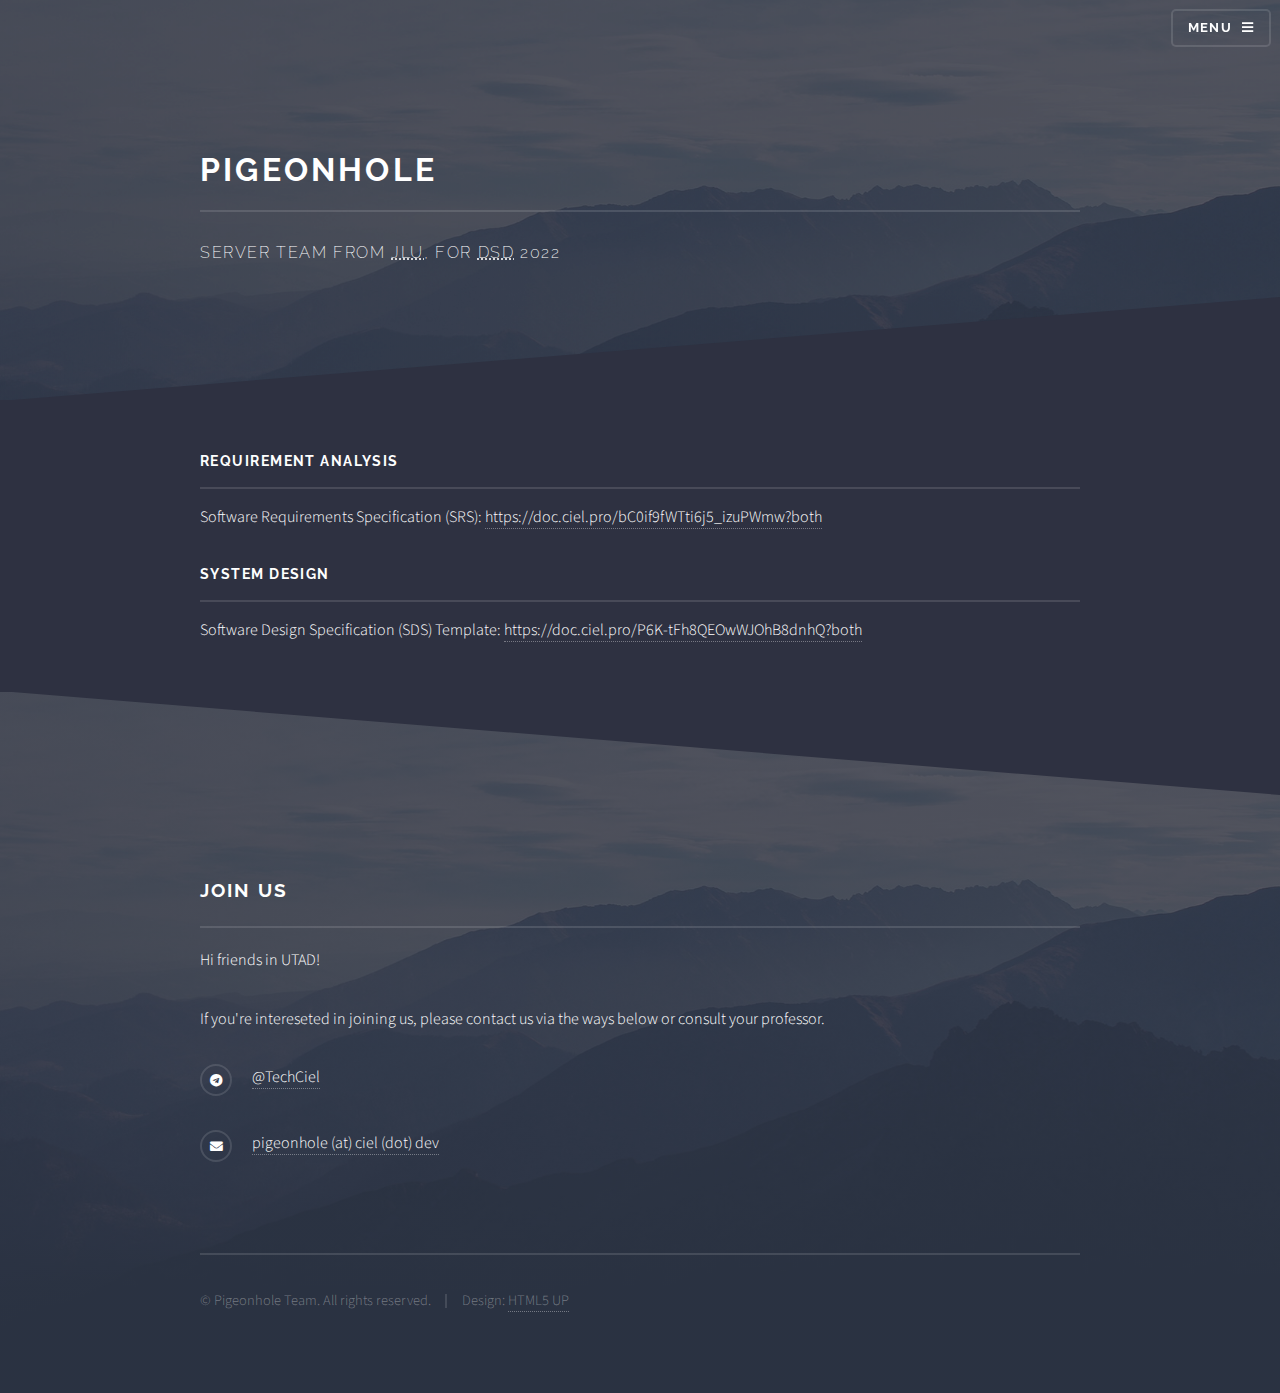
==== progress.html @ 2754311c "add progress" ====
<!DOCTYPE HTML>
<!--
	Solid State by HTML5 UP
	html5up.net | @ajlkn
	Template free for personal and commercial use under the CCA 3.0 license (html5up.net/license)
-->
<html>
	<head>
		<title>Pigeonhole</title>
		<meta charset="utf-8" />
		<meta name="viewport" content="width=device-width, initial-scale=1, user-scalable=no" />
		<link rel="stylesheet" href="assets/css/main.css" />
		<noscript><link rel="stylesheet" href="assets/css/noscript.css" /></noscript>
		<style>
			.spotlight h2 {
				font-size: 1.5em;
			}
			.spotlight p {
				font-size: 1.2em;
				margin-bottom: 0.8em;
			}
		</style>
	</head>
	<body class="is-preload">

		<!-- Page Wrapper -->
			<div id="page-wrapper">
				<!-- Header -->
					<header id="header" class="alt">
						<h1><a href="index.html">Pigeonhole</a></h1>
						<nav>
							<a href="#menu">Menu</a>
						</nav>
					</header>

				<!-- Menu -->
					<nav id="menu">
						<div class="inner">
							<h2>Menu</h2>
							<ul class="links">
								<li><a href="index.html">Home</a></li>
								<li><a href="progress.html">Progress</a></li>
								<!-- <li><a href="elements.html">Elements</a></li>
								<li><a href="#">Log In</a></li>
								<li><a href="#">Sign Up</a></li> -->
							</ul>
							<a href="#" class="close">Close</a>
						</div>
					</nav>

				<!-- Wrapper -->
					<section id="wrapper">
						<header>
							<div class="inner">
								<h2>Pigeonhole</h2>
								<p>Server team from <abbr title="Jilin University">JLU</abbr>, for <abbr title="Distributed Software Development">DSD</abbr> 2022</p>
							</div>
						</header>

						<!-- Content -->
							<div class="wrapper">
								<div class="inner">

									<h3 class="major">Requirement Analysis</h3>
									<p>Software Requirements Specification (SRS): <a href="https://doc.ciel.pro/bC0if9fWTti6j5_izuPWmw?both" target="_blank">https://doc.ciel.pro/bC0if9fWTti6j5_izuPWmw?both</a></p>

									<h3 class="major">System Design</h3>
									<p>Software Design Specification (SDS) Template: <a href="https://doc.ciel.pro/P6K-tFh8QEOwWJOhB8dnhQ?both" target="_blank">https://doc.ciel.pro/P6K-tFh8QEOwWJOhB8dnhQ?both</a></p>

									<!-- <section class="features">
										<article>
											<a href="#" class="image"><img src="images/pic04.jpg" alt="" /></a>
											<h3 class="major">Sed feugiat lorem</h3>
											<p>Lorem ipsum dolor sit amet, consectetur adipiscing vehicula id nulla dignissim dapibus ultrices.</p>
											<a href="#" class="special">Learn more</a>
										</article>
										<article>
											<a href="#" class="image"><img src="images/pic05.jpg" alt="" /></a>
											<h3 class="major">Nisl placerat</h3>
											<p>Lorem ipsum dolor sit amet, consectetur adipiscing vehicula id nulla dignissim dapibus ultrices.</p>
											<a href="#" class="special">Learn more</a>
										</article>
									</section> -->

								</div>
							</div>

					</section>

				<!-- Footer -->
				<section id="footer">
					<div class="inner">
						<h2 class="major">Join Us</h2>
						<p>Hi friends in UTAD!</p>
						<p>If you're intereseted in joining us, please contact us via the ways below or consult your professor.</p>
						<!-- <form method="post" action="#">
							<div class="fields">
								<div class="field">
									<label for="name">Name</label>
									<input type="text" name="name" id="name" />
								</div>
								<div class="field">
									<label for="email">Email</label>
									<input type="email" name="email" id="email" />
								</div>
								<div class="field">
									<label for="message">Message</label>
									<textarea name="message" id="message" rows="4"></textarea>
								</div>
							</div>
							<ul class="actions">
								<li><input type="submit" value="Send Message" /></li>
							</ul>
						</form> -->
						<ul class="contact">
							<li class="icon brands fa-telegram"><a href="https://t.me/TechCiel">@TechCiel</li>
							<li class="icon solid fa-envelope"><a id="email" target="_blank" href="#" onclick="document.getElementById('email').href=atob(emailHref)">Enable JavaScript to See</a></li>
							<script>
								let emailHref = '=YXZk5Cbll2YAVGbvhmbvV2ZpBnOvRHbpFWb'.split("").reverse().join("")
								document.getElementById('email').text = decodeURIComponent(atob('=YXZkBjMlkCdChTJwgTJyUUJvRGKwITJsVWajBjMlkCdChTJwgTJyUUJhhCMyUSZs9Gau9WZnlGc'.split("").reverse().join("")))
							</script>
						</ul>
						<ul class="copyright">
							<li>&copy; Pigeonhole Team. All rights reserved.</li><li>Design: <a href="http://html5up.net">HTML5 UP</a></li>
						</ul>
					</div>
				</section>

			</div>

		<!-- Scripts -->
			<script src="assets/js/jquery.min.js"></script>
			<script src="assets/js/jquery.scrollex.min.js"></script>
			<script src="assets/js/browser.min.js"></script>
			<script src="assets/js/breakpoints.min.js"></script>
			<script src="assets/js/util.js"></script>
			<script src="assets/js/main.js"></script>

	</body>
</html>
---- assets/css/main.css ----
@import url(fontawesome-all.min.css);
@import url("https://fonts.googleapis.com/css?family=Raleway:200,700|Source+Sans+Pro:300,600,300italic,600italic");

/*
	Solid State by HTML5 UP
	html5up.net | @ajlkn
	Free for personal and commercial use under the CCA 3.0 license (html5up.net/license)
*/

html, body, div, span, applet, object,
iframe, h1, h2, h3, h4, h5, h6, p, blockquote,
pre, a, abbr, acronym, address, big, cite,
code, del, dfn, em, img, ins, kbd, q, s, samp,
small, strike, strong, sub, sup, tt, var, b,
u, i, center, dl, dt, dd, ol, ul, li, fieldset,
form, label, legend, table, caption, tbody,
tfoot, thead, tr, th, td, article, aside,
canvas, details, embed, figure, figcaption,
footer, header, hgroup, menu, nav, output, ruby,
section, summary, time, mark, audio, video {
	margin: 0;
	padding: 0;
	border: 0;
	font-size: 100%;
	font: inherit;
	vertical-align: baseline;}

article, aside, details, figcaption, figure,
footer, header, hgroup, menu, nav, section {
	display: block;}

body {
	line-height: 1;
}

ol, ul {
	list-style: none;
}

blockquote, q {
	quotes: none;
}

	blockquote:before, blockquote:after, q:before, q:after {
		content: '';
		content: none;
	}

table {
	border-collapse: collapse;
	border-spacing: 0;
}

body {
	-webkit-text-size-adjust: none;
}

mark {
	background-color: transparent;
	color: inherit;
}

input::-moz-focus-inner {
	border: 0;
	padding: 0;
}

input, select, textarea {
	-moz-appearance: none;
	-webkit-appearance: none;
	-ms-appearance: none;
	appearance: none;
}

/* Basic */

	@-ms-viewport {
		width: device-width;
	}

	body {
		-ms-overflow-style: scrollbar;
	}

	@media screen and (max-width: 480px) {

		html, body {
			min-width: 320px;
		}

	}

	html {
		box-sizing: border-box;
	}

	*, *:before, *:after {
		box-sizing: inherit;
	}

	body {
		background-color: #2e3141;
		background-image: linear-gradient(to top, rgba(46, 49, 65, 0.8), rgba(46, 49, 65, 0.8)), url("../../images/bg.jpg");
		background-size: auto,
 cover;
		background-attachment: fixed,
 fixed;
		background-position: center,
 center;
	}

		body.is-preload *, body.is-preload *:before, body.is-preload *:after {
			-moz-animation: none !important;
			-webkit-animation: none !important;
			-ms-animation: none !important;
			animation: none !important;
			-moz-transition: none !important;
			-webkit-transition: none !important;
			-ms-transition: none !important;
			transition: none !important;
		}

/* Type */

	body, input, select, textarea {
		color: #ffffff;
		font-family: "Source Sans Pro", Helvetica, sans-serif;
		font-size: 16.5pt;
		font-weight: 300;
		line-height: 1.65;
	}

		@media screen and (max-width: 1680px) {

			body, input, select, textarea {
				font-size: 13pt;
			}

		}

		@media screen and (max-width: 1280px) {

			body, input, select, textarea {
				font-size: 12pt;
			}

		}

		@media screen and (max-width: 980px) {

			body, input, select, textarea {
				font-size: 12pt;
			}

		}

		@media screen and (max-width: 736px) {

			body, input, select, textarea {
				font-size: 12pt;
			}

		}

		@media screen and (max-width: 480px) {

			body, input, select, textarea {
				font-size: 12pt;
			}

		}

	a {
		-moz-transition: color 0.2s ease-in-out, border-bottom-color 0.2s ease-in-out;
		-webkit-transition: color 0.2s ease-in-out, border-bottom-color 0.2s ease-in-out;
		-ms-transition: color 0.2s ease-in-out, border-bottom-color 0.2s ease-in-out;
		transition: color 0.2s ease-in-out, border-bottom-color 0.2s ease-in-out;
		border-bottom: dotted 1px rgba(255, 255, 255, 0.35);
		color: #ffffff;
		text-decoration: none;
	}

		a:hover {
			border-bottom-color: transparent;
			color: #ffffff !important;
		}

		a.special:not(.button) {
			text-decoration: none;
			border-bottom: 0;
			display: block;
			font-family: Raleway, Helvetica, sans-serif;
			font-size: 0.8em;
			font-weight: 700;
			letter-spacing: 0.1em;
			margin: 0 0 2em 0;
			text-transform: uppercase;
		}

			a.special:not(.button):before {
				-moz-osx-font-smoothing: grayscale;
				-webkit-font-smoothing: antialiased;
				display: inline-block;
				font-style: normal;
				font-variant: normal;
				text-rendering: auto;
				line-height: 1;
				text-transform: none !important;
				font-family: 'Font Awesome 5 Free';
				font-weight: 900;
			}

			a.special:not(.button):before {
				-moz-transition: background-color 0.2s ease-in-out;
				-webkit-transition: background-color 0.2s ease-in-out;
				-ms-transition: background-color 0.2s ease-in-out;
				transition: background-color 0.2s ease-in-out;
				border-radius: 100%;
				border: solid 2px rgba(255, 255, 255, 0.125);
				content: '\f105';
				display: inline-block;
				font-size: 1.25em;
				height: 2em;
				line-height: 1.75em;
				margin-right: 0.85em;
				text-align: center;
				text-indent: 0.15em;
				vertical-align: middle;
				width: 2em;
			}

			a.special:not(.button):hover:before {
				background-color: rgba(255, 255, 255, 0.025);
			}

			a.special:not(.button):active:before {
				background-color: rgba(255, 255, 255, 0.075);
			}

	strong, b {
		color: #ffffff;
		font-weight: 600;
	}

	em, i {
		font-style: italic;
	}

	p {
		margin: 0 0 2em 0;
	}

	h1, h2, h3, h4, h5, h6 {
		color: #ffffff;
		font-family: Raleway, Helvetica, sans-serif;
		font-weight: 700;
		letter-spacing: 0.1em;
		margin: 0 0 1em 0;
		text-transform: uppercase;
	}

		h1 a, h2 a, h3 a, h4 a, h5 a, h6 a {
			color: inherit;
			text-decoration: none;
			border-bottom: 0;
		}

		h1 span, h2 span, h3 span, h4 span, h5 span, h6 span {
			font-weight: 200;
		}

		h1.major, h2.major, h3.major, h4.major, h5.major, h6.major {
			padding-bottom: 1em;
			border-bottom: solid 2px rgba(255, 255, 255, 0.125);
		}

	h2 {
		font-size: 1.2em;
	}

	h3 {
		font-size: 0.9em;
	}

	h4 {
		font-size: 0.7em;
	}

	h5 {
		font-size: 0.7em;
	}

	h6 {
		font-size: 0.7em;
	}

	@media screen and (max-width: 736px) {

		h2 {
			font-size: 1em;
		}

		h3 {
			font-size: 0.8em;
		}

	}

	sub {
		font-size: 0.8em;
		position: relative;
		top: 0.5em;
	}

	sup {
		font-size: 0.8em;
		position: relative;
		top: -0.5em;
	}

	blockquote {
		border-left: solid 4px rgba(255, 255, 255, 0.125);
		font-style: italic;
		margin: 0 0 2em 0;
		padding: 0.5em 0 0.5em 2em;
	}

	code {
		background: rgba(255, 255, 255, 0.025);
		border-radius: 5px;
		border: solid 2px rgba(255, 255, 255, 0.125);
		font-family: "Courier New", monospace;
		font-size: 0.9em;
		margin: 0 0.25em;
		padding: 0.25em 0.65em;
	}

	pre {
		-webkit-overflow-scrolling: touch;
		font-family: "Courier New", monospace;
		font-size: 0.9em;
		margin: 0 0 2em 0;
	}

		pre code {
			display: block;
			line-height: 1.75em;
			padding: 1em 1.5em;
			overflow-x: auto;
		}

	hr {
		border: 0;
		border-bottom: solid 2px rgba(255, 255, 255, 0.125);
		margin: 2.5em 0;
	}

		hr.major {
			margin: 4em 0;
		}

	.align-left {
		text-align: left;
	}

	.align-center {
		text-align: center;
	}

	.align-right {
		text-align: right;
	}

/* Row */

	.row {
		display: flex;
		flex-wrap: wrap;
		box-sizing: border-box;
		align-items: stretch;
	}

		.row > * {
			box-sizing: border-box;
		}

		.row.gtr-uniform > * > :last-child {
			margin-bottom: 0;
		}

		.row.aln-left {
			justify-content: flex-start;
		}

		.row.aln-center {
			justify-content: center;
		}

		.row.aln-right {
			justify-content: flex-end;
		}

		.row.aln-top {
			align-items: flex-start;
		}

		.row.aln-middle {
			align-items: center;
		}

		.row.aln-bottom {
			align-items: flex-end;
		}

		.row > .imp {
			order: -1;
		}

		.row > .col-1 {
			width: 8.33333%;
		}

		.row > .off-1 {
			margin-left: 8.33333%;
		}

		.row > .col-2 {
			width: 16.66667%;
		}

		.row > .off-2 {
			margin-left: 16.66667%;
		}

		.row > .col-3 {
			width: 25%;
		}

		.row > .off-3 {
			margin-left: 25%;
		}

		.row > .col-4 {
			width: 33.33333%;
		}

		.row > .off-4 {
			margin-left: 33.33333%;
		}

		.row > .col-5 {
			width: 41.66667%;
		}

		.row > .off-5 {
			margin-left: 41.66667%;
		}

		.row > .col-6 {
			width: 50%;
		}

		.row > .off-6 {
			margin-left: 50%;
		}

		.row > .col-7 {
			width: 58.33333%;
		}

		.row > .off-7 {
			margin-left: 58.33333%;
		}

		.row > .col-8 {
			width: 66.66667%;
		}

		.row > .off-8 {
			margin-left: 66.66667%;
		}

		.row > .col-9 {
			width: 75%;
		}

		.row > .off-9 {
			margin-left: 75%;
		}

		.row > .col-10 {
			width: 83.33333%;
		}

		.row > .off-10 {
			margin-left: 83.33333%;
		}

		.row > .col-11 {
			width: 91.66667%;
		}

		.row > .off-11 {
			margin-left: 91.66667%;
		}

		.row > .col-12 {
			width: 100%;
		}

		.row > .off-12 {
			margin-left: 100%;
		}

		.row.gtr-0 {
			margin-top: 0;
			margin-left: 0em;
		}

			.row.gtr-0 > * {
				padding: 0 0 0 0em;
			}

			.row.gtr-0.gtr-uniform {
				margin-top: 0em;
			}

				.row.gtr-0.gtr-uniform > * {
					padding-top: 0em;
				}

		.row.gtr-25 {
			margin-top: 0;
			margin-left: -0.4375em;
		}

			.row.gtr-25 > * {
				padding: 0 0 0 0.4375em;
			}

			.row.gtr-25.gtr-uniform {
				margin-top: -0.4375em;
			}

				.row.gtr-25.gtr-uniform > * {
					padding-top: 0.4375em;
				}

		.row.gtr-50 {
			margin-top: 0;
			margin-left: -0.875em;
		}

			.row.gtr-50 > * {
				padding: 0 0 0 0.875em;
			}

			.row.gtr-50.gtr-uniform {
				margin-top: -0.875em;
			}

				.row.gtr-50.gtr-uniform > * {
					padding-top: 0.875em;
				}

		.row {
			margin-top: 0;
			margin-left: -1.75em;
		}

			.row > * {
				padding: 0 0 0 1.75em;
			}

			.row.gtr-uniform {
				margin-top: -1.75em;
			}

				.row.gtr-uniform > * {
					padding-top: 1.75em;
				}

		.row.gtr-150 {
			margin-top: 0;
			margin-left: -2.625em;
		}

			.row.gtr-150 > * {
				padding: 0 0 0 2.625em;
			}

			.row.gtr-150.gtr-uniform {
				margin-top: -2.625em;
			}

				.row.gtr-150.gtr-uniform > * {
					padding-top: 2.625em;
				}

		.row.gtr-200 {
			margin-top: 0;
			margin-left: -3.5em;
		}

			.row.gtr-200 > * {
				padding: 0 0 0 3.5em;
			}

			.row.gtr-200.gtr-uniform {
				margin-top: -3.5em;
			}

				.row.gtr-200.gtr-uniform > * {
					padding-top: 3.5em;
				}

		@media screen and (max-width: 1680px) {

			.row {
				display: flex;
				flex-wrap: wrap;
				box-sizing: border-box;
				align-items: stretch;
			}

				.row > * {
					box-sizing: border-box;
				}

				.row.gtr-uniform > * > :last-child {
					margin-bottom: 0;
				}

				.row.aln-left {
					justify-content: flex-start;
				}

				.row.aln-center {
					justify-content: center;
				}

				.row.aln-right {
					justify-content: flex-end;
				}

				.row.aln-top {
					align-items: flex-start;
				}

				.row.aln-middle {
					align-items: center;
				}

				.row.aln-bottom {
					align-items: flex-end;
				}

				.row > .imp-xlarge {
					order: -1;
				}

				.row > .col-1-xlarge {
					width: 8.33333%;
				}

				.row > .off-1-xlarge {
					margin-left: 8.33333%;
				}

				.row > .col-2-xlarge {
					width: 16.66667%;
				}

				.row > .off-2-xlarge {
					margin-left: 16.66667%;
				}

				.row > .col-3-xlarge {
					width: 25%;
				}

				.row > .off-3-xlarge {
					margin-left: 25%;
				}

				.row > .col-4-xlarge {
					width: 33.33333%;
				}

				.row > .off-4-xlarge {
					margin-left: 33.33333%;
				}

				.row > .col-5-xlarge {
					width: 41.66667%;
				}

				.row > .off-5-xlarge {
					margin-left: 41.66667%;
				}

				.row > .col-6-xlarge {
					width: 50%;
				}

				.row > .off-6-xlarge {
					margin-left: 50%;
				}

				.row > .col-7-xlarge {
					width: 58.33333%;
				}

				.row > .off-7-xlarge {
					margin-left: 58.33333%;
				}

				.row > .col-8-xlarge {
					width: 66.66667%;
				}

				.row > .off-8-xlarge {
					margin-left: 66.66667%;
				}

				.row > .col-9-xlarge {
					width: 75%;
				}

				.row > .off-9-xlarge {
					margin-left: 75%;
				}

				.row > .col-10-xlarge {
					width: 83.33333%;
				}

				.row > .off-10-xlarge {
					margin-left: 83.33333%;
				}

				.row > .col-11-xlarge {
					width: 91.66667%;
				}

				.row > .off-11-xlarge {
					margin-left: 91.66667%;
				}

				.row > .col-12-xlarge {
					width: 100%;
				}

				.row > .off-12-xlarge {
					margin-left: 100%;
				}

				.row.gtr-0 {
					margin-top: 0;
					margin-left: 0em;
				}

					.row.gtr-0 > * {
						padding: 0 0 0 0em;
					}

					.row.gtr-0.gtr-uniform {
						margin-top: 0em;
					}

						.row.gtr-0.gtr-uniform > * {
							padding-top: 0em;
						}

				.row.gtr-25 {
					margin-top: 0;
					margin-left: -0.4375em;
				}

					.row.gtr-25 > * {
						padding: 0 0 0 0.4375em;
					}

					.row.gtr-25.gtr-uniform {
						margin-top: -0.4375em;
					}

						.row.gtr-25.gtr-uniform > * {
							padding-top: 0.4375em;
						}

				.row.gtr-50 {
					margin-top: 0;
					margin-left: -0.875em;
				}

					.row.gtr-50 > * {
						padding: 0 0 0 0.875em;
					}

					.row.gtr-50.gtr-uniform {
						margin-top: -0.875em;
					}

						.row.gtr-50.gtr-uniform > * {
							padding-top: 0.875em;
						}

				.row {
					margin-top: 0;
					margin-left: -1.75em;
				}

					.row > * {
						padding: 0 0 0 1.75em;
					}

					.row.gtr-uniform {
						margin-top: -1.75em;
					}

						.row.gtr-uniform > * {
							padding-top: 1.75em;
						}

				.row.gtr-150 {
					margin-top: 0;
					margin-left: -2.625em;
				}

					.row.gtr-150 > * {
						padding: 0 0 0 2.625em;
					}

					.row.gtr-150.gtr-uniform {
						margin-top: -2.625em;
					}

						.row.gtr-150.gtr-uniform > * {
							padding-top: 2.625em;
						}

				.row.gtr-200 {
					margin-top: 0;
					margin-left: -3.5em;
				}

					.row.gtr-200 > * {
						padding: 0 0 0 3.5em;
					}

					.row.gtr-200.gtr-uniform {
						margin-top: -3.5em;
					}

						.row.gtr-200.gtr-uniform > * {
							padding-top: 3.5em;
						}

		}

		@media screen and (max-width: 1280px) {

			.row {
				display: flex;
				flex-wrap: wrap;
				box-sizing: border-box;
				align-items: stretch;
			}

				.row > * {
					box-sizing: border-box;
				}

				.row.gtr-uniform > * > :last-child {
					margin-bottom: 0;
				}

				.row.aln-left {
					justify-content: flex-start;
				}

				.row.aln-center {
					justify-content: center;
				}

				.row.aln-right {
					justify-content: flex-end;
				}

				.row.aln-top {
					align-items: flex-start;
				}

				.row.aln-middle {
					align-items: center;
				}

				.row.aln-bottom {
					align-items: flex-end;
				}

				.row > .imp-large {
					order: -1;
				}

				.row > .col-1-large {
					width: 8.33333%;
				}

				.row > .off-1-large {
					margin-left: 8.33333%;
				}

				.row > .col-2-large {
					width: 16.66667%;
				}

				.row > .off-2-large {
					margin-left: 16.66667%;
				}

				.row > .col-3-large {
					width: 25%;
				}

				.row > .off-3-large {
					margin-left: 25%;
				}

				.row > .col-4-large {
					width: 33.33333%;
				}

				.row > .off-4-large {
					margin-left: 33.33333%;
				}

				.row > .col-5-large {
					width: 41.66667%;
				}

				.row > .off-5-large {
					margin-left: 41.66667%;
				}

				.row > .col-6-large {
					width: 50%;
				}

				.row > .off-6-large {
					margin-left: 50%;
				}

				.row > .col-7-large {
					width: 58.33333%;
				}

				.row > .off-7-large {
					margin-left: 58.33333%;
				}

				.row > .col-8-large {
					width: 66.66667%;
				}

				.row > .off-8-large {
					margin-left: 66.66667%;
				}

				.row > .col-9-large {
					width: 75%;
				}

				.row > .off-9-large {
					margin-left: 75%;
				}

				.row > .col-10-large {
					width: 83.33333%;
				}

				.row > .off-10-large {
					margin-left: 83.33333%;
				}

				.row > .col-11-large {
					width: 91.66667%;
				}

				.row > .off-11-large {
					margin-left: 91.66667%;
				}

				.row > .col-12-large {
					width: 100%;
				}

				.row > .off-12-large {
					margin-left: 100%;
				}

				.row.gtr-0 {
					margin-top: 0;
					margin-left: 0em;
				}

					.row.gtr-0 > * {
						padding: 0 0 0 0em;
					}

					.row.gtr-0.gtr-uniform {
						margin-top: 0em;
					}

						.row.gtr-0.gtr-uniform > * {
							padding-top: 0em;
						}

				.row.gtr-25 {
					margin-top: 0;
					margin-left: -0.4375em;
				}

					.row.gtr-25 > * {
						padding: 0 0 0 0.4375em;
					}

					.row.gtr-25.gtr-uniform {
						margin-top: -0.4375em;
					}

						.row.gtr-25.gtr-uniform > * {
							padding-top: 0.4375em;
						}

				.row.gtr-50 {
					margin-top: 0;
					margin-left: -0.875em;
				}

					.row.gtr-50 > * {
						padding: 0 0 0 0.875em;
					}

					.row.gtr-50.gtr-uniform {
						margin-top: -0.875em;
					}

						.row.gtr-50.gtr-uniform > * {
							padding-top: 0.875em;
						}

				.row {
					margin-top: 0;
					margin-left: -1.75em;
				}

					.row > * {
						padding: 0 0 0 1.75em;
					}

					.row.gtr-uniform {
						margin-top: -1.75em;
					}

						.row.gtr-uniform > * {
							padding-top: 1.75em;
						}

				.row.gtr-150 {
					margin-top: 0;
					margin-left: -2.625em;
				}

					.row.gtr-150 > * {
						padding: 0 0 0 2.625em;
					}

					.row.gtr-150.gtr-uniform {
						margin-top: -2.625em;
					}

						.row.gtr-150.gtr-uniform > * {
							padding-top: 2.625em;
						}

				.row.gtr-200 {
					margin-top: 0;
					margin-left: -3.5em;
				}

					.row.gtr-200 > * {
						padding: 0 0 0 3.5em;
					}

					.row.gtr-200.gtr-uniform {
						margin-top: -3.5em;
					}

						.row.gtr-200.gtr-uniform > * {
							padding-top: 3.5em;
						}

		}

		@media screen and (max-width: 980px) {

			.row {
				display: flex;
				flex-wrap: wrap;
				box-sizing: border-box;
				align-items: stretch;
			}

				.row > * {
					box-sizing: border-box;
				}

				.row.gtr-uniform > * > :last-child {
					margin-bottom: 0;
				}

				.row.aln-left {
					justify-content: flex-start;
				}

				.row.aln-center {
					justify-content: center;
				}

				.row.aln-right {
					justify-content: flex-end;
				}

				.row.aln-top {
					align-items: flex-start;
				}

				.row.aln-middle {
					align-items: center;
				}

				.row.aln-bottom {
					align-items: flex-end;
				}

				.row > .imp-medium {
					order: -1;
				}

				.row > .col-1-medium {
					width: 8.33333%;
				}

				.row > .off-1-medium {
					margin-left: 8.33333%;
				}

				.row > .col-2-medium {
					width: 16.66667%;
				}

				.row > .off-2-medium {
					margin-left: 16.66667%;
				}

				.row > .col-3-medium {
					width: 25%;
				}

				.row > .off-3-medium {
					margin-left: 25%;
				}

				.row > .col-4-medium {
					width: 33.33333%;
				}

				.row > .off-4-medium {
					margin-left: 33.33333%;
				}

				.row > .col-5-medium {
					width: 41.66667%;
				}

				.row > .off-5-medium {
					margin-left: 41.66667%;
				}

				.row > .col-6-medium {
					width: 50%;
				}

				.row > .off-6-medium {
					margin-left: 50%;
				}

				.row > .col-7-medium {
					width: 58.33333%;
				}

				.row > .off-7-medium {
					margin-left: 58.33333%;
				}

				.row > .col-8-medium {
					width: 66.66667%;
				}

				.row > .off-8-medium {
					margin-left: 66.66667%;
				}

				.row > .col-9-medium {
					width: 75%;
				}

				.row > .off-9-medium {
					margin-left: 75%;
				}

				.row > .col-10-medium {
					width: 83.33333%;
				}

				.row > .off-10-medium {
					margin-left: 83.33333%;
				}

				.row > .col-11-medium {
					width: 91.66667%;
				}

				.row > .off-11-medium {
					margin-left: 91.66667%;
				}

				.row > .col-12-medium {
					width: 100%;
				}

				.row > .off-12-medium {
					margin-left: 100%;
				}

				.row.gtr-0 {
					margin-top: 0;
					margin-left: 0em;
				}

					.row.gtr-0 > * {
						padding: 0 0 0 0em;
					}

					.row.gtr-0.gtr-uniform {
						margin-top: 0em;
					}

						.row.gtr-0.gtr-uniform > * {
							padding-top: 0em;
						}

				.row.gtr-25 {
					margin-top: 0;
					margin-left: -0.4375em;
				}

					.row.gtr-25 > * {
						padding: 0 0 0 0.4375em;
					}

					.row.gtr-25.gtr-uniform {
						margin-top: -0.4375em;
					}

						.row.gtr-25.gtr-uniform > * {
							padding-top: 0.4375em;
						}

				.row.gtr-50 {
					margin-top: 0;
					margin-left: -0.875em;
				}

					.row.gtr-50 > * {
						padding: 0 0 0 0.875em;
					}

					.row.gtr-50.gtr-uniform {
						margin-top: -0.875em;
					}

						.row.gtr-50.gtr-uniform > * {
							padding-top: 0.875em;
						}

				.row {
					margin-top: 0;
					margin-left: -1.75em;
				}

					.row > * {
						padding: 0 0 0 1.75em;
					}

					.row.gtr-uniform {
						margin-top: -1.75em;
					}

						.row.gtr-uniform > * {
							padding-top: 1.75em;
						}

				.row.gtr-150 {
					margin-top: 0;
					margin-left: -2.625em;
				}

					.row.gtr-150 > * {
						padding: 0 0 0 2.625em;
					}

					.row.gtr-150.gtr-uniform {
						margin-top: -2.625em;
					}

						.row.gtr-150.gtr-uniform > * {
							padding-top: 2.625em;
						}

				.row.gtr-200 {
					margin-top: 0;
					margin-left: -3.5em;
				}

					.row.gtr-200 > * {
						padding: 0 0 0 3.5em;
					}

					.row.gtr-200.gtr-uniform {
						margin-top: -3.5em;
					}

						.row.gtr-200.gtr-uniform > * {
							padding-top: 3.5em;
						}

		}

		@media screen and (max-width: 736px) {

			.row {
				display: flex;
				flex-wrap: wrap;
				box-sizing: border-box;
				align-items: stretch;
			}

				.row > * {
					box-sizing: border-box;
				}

				.row.gtr-uniform > * > :last-child {
					margin-bottom: 0;
				}

				.row.aln-left {
					justify-content: flex-start;
				}

				.row.aln-center {
					justify-content: center;
				}

				.row.aln-right {
					justify-content: flex-end;
				}

				.row.aln-top {
					align-items: flex-start;
				}

				.row.aln-middle {
					align-items: center;
				}

				.row.aln-bottom {
					align-items: flex-end;
				}

				.row > .imp-small {
					order: -1;
				}

				.row > .col-1-small {
					width: 8.33333%;
				}

				.row > .off-1-small {
					margin-left: 8.33333%;
				}

				.row > .col-2-small {
					width: 16.66667%;
				}

				.row > .off-2-small {
					margin-left: 16.66667%;
				}

				.row > .col-3-small {
					width: 25%;
				}

				.row > .off-3-small {
					margin-left: 25%;
				}

				.row > .col-4-small {
					width: 33.33333%;
				}

				.row > .off-4-small {
					margin-left: 33.33333%;
				}

				.row > .col-5-small {
					width: 41.66667%;
				}

				.row > .off-5-small {
					margin-left: 41.66667%;
				}

				.row > .col-6-small {
					width: 50%;
				}

				.row > .off-6-small {
					margin-left: 50%;
				}

				.row > .col-7-small {
					width: 58.33333%;
				}

				.row > .off-7-small {
					margin-left: 58.33333%;
				}

				.row > .col-8-small {
					width: 66.66667%;
				}

				.row > .off-8-small {
					margin-left: 66.66667%;
				}

				.row > .col-9-small {
					width: 75%;
				}

				.row > .off-9-small {
					margin-left: 75%;
				}

				.row > .col-10-small {
					width: 83.33333%;
				}

				.row > .off-10-small {
					margin-left: 83.33333%;
				}

				.row > .col-11-small {
					width: 91.66667%;
				}

				.row > .off-11-small {
					margin-left: 91.66667%;
				}

				.row > .col-12-small {
					width: 100%;
				}

				.row > .off-12-small {
					margin-left: 100%;
				}

				.row.gtr-0 {
					margin-top: 0;
					margin-left: 0em;
				}

					.row.gtr-0 > * {
						padding: 0 0 0 0em;
					}

					.row.gtr-0.gtr-uniform {
						margin-top: 0em;
					}

						.row.gtr-0.gtr-uniform > * {
							padding-top: 0em;
						}

				.row.gtr-25 {
					margin-top: 0;
					margin-left: -0.3125em;
				}

					.row.gtr-25 > * {
						padding: 0 0 0 0.3125em;
					}

					.row.gtr-25.gtr-uniform {
						margin-top: -0.3125em;
					}

						.row.gtr-25.gtr-uniform > * {
							padding-top: 0.3125em;
						}

				.row.gtr-50 {
					margin-top: 0;
					margin-left: -0.625em;
				}

					.row.gtr-50 > * {
						padding: 0 0 0 0.625em;
					}

					.row.gtr-50.gtr-uniform {
						margin-top: -0.625em;
					}

						.row.gtr-50.gtr-uniform > * {
							padding-top: 0.625em;
						}

				.row {
					margin-top: 0;
					margin-left: -1.25em;
				}

					.row > * {
						padding: 0 0 0 1.25em;
					}

					.row.gtr-uniform {
						margin-top: -1.25em;
					}

						.row.gtr-uniform > * {
							padding-top: 1.25em;
						}

				.row.gtr-150 {
					margin-top: 0;
					margin-left: -1.875em;
				}

					.row.gtr-150 > * {
						padding: 0 0 0 1.875em;
					}

					.row.gtr-150.gtr-uniform {
						margin-top: -1.875em;
					}

						.row.gtr-150.gtr-uniform > * {
							padding-top: 1.875em;
						}

				.row.gtr-200 {
					margin-top: 0;
					margin-left: -2.5em;
				}

					.row.gtr-200 > * {
						padding: 0 0 0 2.5em;
					}

					.row.gtr-200.gtr-uniform {
						margin-top: -2.5em;
					}

						.row.gtr-200.gtr-uniform > * {
							padding-top: 2.5em;
						}

		}

		@media screen and (max-width: 480px) {

			.row {
				display: flex;
				flex-wrap: wrap;
				box-sizing: border-box;
				align-items: stretch;
			}

				.row > * {
					box-sizing: border-box;
				}

				.row.gtr-uniform > * > :last-child {
					margin-bottom: 0;
				}

				.row.aln-left {
					justify-content: flex-start;
				}

				.row.aln-center {
					justify-content: center;
				}

				.row.aln-right {
					justify-content: flex-end;
				}

				.row.aln-top {
					align-items: flex-start;
				}

				.row.aln-middle {
					align-items: center;
				}

				.row.aln-bottom {
					align-items: flex-end;
				}

				.row > .imp-xsmall {
					order: -1;
				}

				.row > .col-1-xsmall {
					width: 8.33333%;
				}

				.row > .off-1-xsmall {
					margin-left: 8.33333%;
				}

				.row > .col-2-xsmall {
					width: 16.66667%;
				}

				.row > .off-2-xsmall {
					margin-left: 16.66667%;
				}

				.row > .col-3-xsmall {
					width: 25%;
				}

				.row > .off-3-xsmall {
					margin-left: 25%;
				}

				.row > .col-4-xsmall {
					width: 33.33333%;
				}

				.row > .off-4-xsmall {
					margin-left: 33.33333%;
				}

				.row > .col-5-xsmall {
					width: 41.66667%;
				}

				.row > .off-5-xsmall {
					margin-left: 41.66667%;
				}

				.row > .col-6-xsmall {
					width: 50%;
				}

				.row > .off-6-xsmall {
					margin-left: 50%;
				}

				.row > .col-7-xsmall {
					width: 58.33333%;
				}

				.row > .off-7-xsmall {
					margin-left: 58.33333%;
				}

				.row > .col-8-xsmall {
					width: 66.66667%;
				}

				.row > .off-8-xsmall {
					margin-left: 66.66667%;
				}

				.row > .col-9-xsmall {
					width: 75%;
				}

				.row > .off-9-xsmall {
					margin-left: 75%;
				}

				.row > .col-10-xsmall {
					width: 83.33333%;
				}

				.row > .off-10-xsmall {
					margin-left: 83.33333%;
				}

				.row > .col-11-xsmall {
					width: 91.66667%;
				}

				.row > .off-11-xsmall {
					margin-left: 91.66667%;
				}

				.row > .col-12-xsmall {
					width: 100%;
				}

				.row > .off-12-xsmall {
					margin-left: 100%;
				}

				.row.gtr-0 {
					margin-top: 0;
					margin-left: 0em;
				}

					.row.gtr-0 > * {
						padding: 0 0 0 0em;
					}

					.row.gtr-0.gtr-uniform {
						margin-top: 0em;
					}

						.row.gtr-0.gtr-uniform > * {
							padding-top: 0em;
						}

				.row.gtr-25 {
					margin-top: 0;
					margin-left: -0.3125em;
				}

					.row.gtr-25 > * {
						padding: 0 0 0 0.3125em;
					}

					.row.gtr-25.gtr-uniform {
						margin-top: -0.3125em;
					}

						.row.gtr-25.gtr-uniform > * {
							padding-top: 0.3125em;
						}

				.row.gtr-50 {
					margin-top: 0;
					margin-left: -0.625em;
				}

					.row.gtr-50 > * {
						padding: 0 0 0 0.625em;
					}

					.row.gtr-50.gtr-uniform {
						margin-top: -0.625em;
					}

						.row.gtr-50.gtr-uniform > * {
							padding-top: 0.625em;
						}

				.row {
					margin-top: 0;
					margin-left: -1.25em;
				}

					.row > * {
						padding: 0 0 0 1.25em;
					}

					.row.gtr-uniform {
						margin-top: -1.25em;
					}

						.row.gtr-uniform > * {
							padding-top: 1.25em;
						}

				.row.gtr-150 {
					margin-top: 0;
					margin-left: -1.875em;
				}

					.row.gtr-150 > * {
						padding: 0 0 0 1.875em;
					}

					.row.gtr-150.gtr-uniform {
						margin-top: -1.875em;
					}

						.row.gtr-150.gtr-uniform > * {
							padding-top: 1.875em;
						}

				.row.gtr-200 {
					margin-top: 0;
					margin-left: -2.5em;
				}

					.row.gtr-200 > * {
						padding: 0 0 0 2.5em;
					}

					.row.gtr-200.gtr-uniform {
						margin-top: -2.5em;
					}

						.row.gtr-200.gtr-uniform > * {
							padding-top: 2.5em;
						}

		}

		@media screen and (max-width: 360px) {

			.row {
				display: flex;
				flex-wrap: wrap;
				box-sizing: border-box;
				align-items: stretch;
			}

				.row > * {
					box-sizing: border-box;
				}

				.row.gtr-uniform > * > :last-child {
					margin-bottom: 0;
				}

				.row.aln-left {
					justify-content: flex-start;
				}

				.row.aln-center {
					justify-content: center;
				}

				.row.aln-right {
					justify-content: flex-end;
				}

				.row.aln-top {
					align-items: flex-start;
				}

				.row.aln-middle {
					align-items: center;
				}

				.row.aln-bottom {
					align-items: flex-end;
				}

				.row > .imp-xxsmall {
					order: -1;
				}

				.row > .col-1-xxsmall {
					width: 8.33333%;
				}

				.row > .off-1-xxsmall {
					margin-left: 8.33333%;
				}

				.row > .col-2-xxsmall {
					width: 16.66667%;
				}

				.row > .off-2-xxsmall {
					margin-left: 16.66667%;
				}

				.row > .col-3-xxsmall {
					width: 25%;
				}

				.row > .off-3-xxsmall {
					margin-left: 25%;
				}

				.row > .col-4-xxsmall {
					width: 33.33333%;
				}

				.row > .off-4-xxsmall {
					margin-left: 33.33333%;
				}

				.row > .col-5-xxsmall {
					width: 41.66667%;
				}

				.row > .off-5-xxsmall {
					margin-left: 41.66667%;
				}

				.row > .col-6-xxsmall {
					width: 50%;
				}

				.row > .off-6-xxsmall {
					margin-left: 50%;
				}

				.row > .col-7-xxsmall {
					width: 58.33333%;
				}

				.row > .off-7-xxsmall {
					margin-left: 58.33333%;
				}

				.row > .col-8-xxsmall {
					width: 66.66667%;
				}

				.row > .off-8-xxsmall {
					margin-left: 66.66667%;
				}

				.row > .col-9-xxsmall {
					width: 75%;
				}

				.row > .off-9-xxsmall {
					margin-left: 75%;
				}

				.row > .col-10-xxsmall {
					width: 83.33333%;
				}

				.row > .off-10-xxsmall {
					margin-left: 83.33333%;
				}

				.row > .col-11-xxsmall {
					width: 91.66667%;
				}

				.row > .off-11-xxsmall {
					margin-left: 91.66667%;
				}

				.row > .col-12-xxsmall {
					width: 100%;
				}

				.row > .off-12-xxsmall {
					margin-left: 100%;
				}

				.row.gtr-0 {
					margin-top: 0;
					margin-left: 0em;
				}

					.row.gtr-0 > * {
						padding: 0 0 0 0em;
					}

					.row.gtr-0.gtr-uniform {
						margin-top: 0em;
					}

						.row.gtr-0.gtr-uniform > * {
							padding-top: 0em;
						}

				.row.gtr-25 {
					margin-top: 0;
					margin-left: -0.3125em;
				}

					.row.gtr-25 > * {
						padding: 0 0 0 0.3125em;
					}

					.row.gtr-25.gtr-uniform {
						margin-top: -0.3125em;
					}

						.row.gtr-25.gtr-uniform > * {
							padding-top: 0.3125em;
						}

				.row.gtr-50 {
					margin-top: 0;
					margin-left: -0.625em;
				}

					.row.gtr-50 > * {
						padding: 0 0 0 0.625em;
					}

					.row.gtr-50.gtr-uniform {
						margin-top: -0.625em;
					}

						.row.gtr-50.gtr-uniform > * {
							padding-top: 0.625em;
						}

				.row {
					margin-top: 0;
					margin-left: -1.25em;
				}

					.row > * {
						padding: 0 0 0 1.25em;
					}

					.row.gtr-uniform {
						margin-top: -1.25em;
					}

						.row.gtr-uniform > * {
							padding-top: 1.25em;
						}

				.row.gtr-150 {
					margin-top: 0;
					margin-left: -1.875em;
				}

					.row.gtr-150 > * {
						padding: 0 0 0 1.875em;
					}

					.row.gtr-150.gtr-uniform {
						margin-top: -1.875em;
					}

						.row.gtr-150.gtr-uniform > * {
							padding-top: 1.875em;
						}

				.row.gtr-200 {
					margin-top: 0;
					margin-left: -2.5em;
				}

					.row.gtr-200 > * {
						padding: 0 0 0 2.5em;
					}

					.row.gtr-200.gtr-uniform {
						margin-top: -2.5em;
					}

						.row.gtr-200.gtr-uniform > * {
							padding-top: 2.5em;
						}

		}

/* Section/Article */

	section.special, article.special {
		text-align: center;
	}

/* Form */

	form {
		margin: 0 0 2em 0;
	}

		form > :last-child {
			margin-bottom: 0;
		}

		form > .fields {
			display: -moz-flex;
			display: -webkit-flex;
			display: -ms-flex;
			display: flex;
			-moz-flex-wrap: wrap;
			-webkit-flex-wrap: wrap;
			-ms-flex-wrap: wrap;
			flex-wrap: wrap;
			width: calc(100% + 3em);
			margin: -1.5em 0 2em -1.5em;
		}

			form > .fields > .field {
				-moz-flex-grow: 0;
				-webkit-flex-grow: 0;
				-ms-flex-grow: 0;
				flex-grow: 0;
				-moz-flex-shrink: 0;
				-webkit-flex-shrink: 0;
				-ms-flex-shrink: 0;
				flex-shrink: 0;
				padding: 1.5em 0 0 1.5em;
				width: calc(100% - 1.5em);
			}

				form > .fields > .field.half {
					width: calc(50% - 0.75em);
				}

				form > .fields > .field.third {
					width: calc(100%/3 - 0.5em);
				}

				form > .fields > .field.quarter {
					width: calc(25% - 0.375em);
				}

		@media screen and (max-width: 480px) {

			form > .fields {
				width: calc(100% + 3em);
				margin: -1.5em 0 2em -1.5em;
			}

				form > .fields > .field {
					padding: 1.5em 0 0 1.5em;
					width: calc(100% - 1.5em);
				}

					form > .fields > .field.half {
						width: calc(100% - 1.5em);
					}

					form > .fields > .field.third {
						width: calc(100% - 1.5em);
					}

					form > .fields > .field.quarter {
						width: calc(100% - 1.5em);
					}

		}

	label {
		color: #ffffff;
		display: block;
		font-family: Raleway, Helvetica, sans-serif;
		font-size: 0.8em;
		font-weight: 700;
		letter-spacing: 0.1em;
		margin: 0 0 0.7em 0;
		text-transform: uppercase;
	}

	input[type="text"],
	input[type="password"],
	input[type="email"],
	input[type="tel"],
	select,
	textarea {
		-moz-appearance: none;
		-webkit-appearance: none;
		-ms-appearance: none;
		appearance: none;
		background: rgba(255, 255, 255, 0.025);
		border-radius: 5px;
		border: none;
		border: solid 2px rgba(255, 255, 255, 0.125);
		color: inherit;
		display: block;
		outline: 0;
		padding: 0 1em;
		text-decoration: none;
		width: 100%;
	}

		input[type="text"]:invalid,
		input[type="password"]:invalid,
		input[type="email"]:invalid,
		input[type="tel"]:invalid,
		select:invalid,
		textarea:invalid {
			box-shadow: none;
		}

		input[type="text"]:focus,
		input[type="password"]:focus,
		input[type="email"]:focus,
		input[type="tel"]:focus,
		select:focus,
		textarea:focus {
			border-color: #5b6ba6;
		}

	select {
		background-image: url("data:image/svg+xml;charset=utf8,%3Csvg xmlns='http://www.w3.org/2000/svg' width='40' height='40' preserveAspectRatio='none' viewBox='0 0 40 40'%3E%3Cpath d='M9.4,12.3l10.4,10.4l10.4-10.4c0.2-0.2,0.5-0.4,0.9-0.4c0.3,0,0.6,0.1,0.9,0.4l3.3,3.3c0.2,0.2,0.4,0.5,0.4,0.9 c0,0.4-0.1,0.6-0.4,0.9L20.7,31.9c-0.2,0.2-0.5,0.4-0.9,0.4c-0.3,0-0.6-0.1-0.9-0.4L4.3,17.3c-0.2-0.2-0.4-0.5-0.4-0.9 c0-0.4,0.1-0.6,0.4-0.9l3.3-3.3c0.2-0.2,0.5-0.4,0.9-0.4S9.1,12.1,9.4,12.3z' fill='rgba(255, 255, 255, 0.125)' /%3E%3C/svg%3E");
		background-size: 1.25rem;
		background-repeat: no-repeat;
		background-position: calc(100% - 1rem) center;
		height: 2.75em;
		padding-right: 2.75em;
		text-overflow: ellipsis;
	}

		select option {
			color: #ffffff;
			background: #2e3141;
		}

		select:focus::-ms-value {
			background-color: transparent;
		}

		select::-ms-expand {
			display: none;
		}

	input[type="text"],
	input[type="password"],
	input[type="email"],
	select {
		height: 2.75em;
	}

	textarea {
		padding: 0.75em 1em;
	}

	input[type="checkbox"],
	input[type="radio"] {
		-moz-appearance: none;
		-webkit-appearance: none;
		-ms-appearance: none;
		appearance: none;
		display: block;
		float: left;
		margin-right: -2em;
		opacity: 0;
		width: 1em;
		z-index: -1;
	}

		input[type="checkbox"] + label,
		input[type="radio"] + label {
			text-decoration: none;
			color: #ffffff;
			cursor: pointer;
			display: inline-block;
			font-size: 1em;
			font-family: "Source Sans Pro", Helvetica, sans-serif;
			text-transform: none;
			letter-spacing: 0;
			font-weight: 300;
			padding-left: 2.4em;
			padding-right: 0.75em;
			position: relative;
		}

			input[type="checkbox"] + label:before,
			input[type="radio"] + label:before {
				-moz-osx-font-smoothing: grayscale;
				-webkit-font-smoothing: antialiased;
				display: inline-block;
				font-style: normal;
				font-variant: normal;
				text-rendering: auto;
				line-height: 1;
				text-transform: none !important;
				font-family: 'Font Awesome 5 Free';
				font-weight: 900;
			}

			input[type="checkbox"] + label:before,
			input[type="radio"] + label:before {
				background: rgba(255, 255, 255, 0.025);
				border-radius: 5px;
				border: solid 2px rgba(255, 255, 255, 0.125);
				content: '';
				display: inline-block;
				font-size: 0.8em;
				height: 2.0625em;
				left: 0;
				line-height: 2.0625em;
				position: absolute;
				text-align: center;
				top: 0;
				width: 2.0625em;
			}

		input[type="checkbox"]:checked + label:before,
		input[type="radio"]:checked + label:before {
			background: #ffffff;
			border-color: #ffffff;
			content: '\f00c';
			color: #2e3141;
		}

		input[type="checkbox"]:focus + label:before,
		input[type="radio"]:focus + label:before {
			border-color: #4c5c96;
		}

	input[type="checkbox"] + label:before {
		border-radius: 5px;
	}

	input[type="radio"] + label:before {
		border-radius: 100%;
	}

	::-webkit-input-placeholder {
		color: rgba(255, 255, 255, 0.35) !important;
		opacity: 1.0;
	}

	:-moz-placeholder {
		color: rgba(255, 255, 255, 0.35) !important;
		opacity: 1.0;
	}

	::-moz-placeholder {
		color: rgba(255, 255, 255, 0.35) !important;
		opacity: 1.0;
	}

	:-ms-input-placeholder {
		color: rgba(255, 255, 255, 0.35) !important;
		opacity: 1.0;
	}

/* Box */

	.box {
		border-radius: 5px;
		border: solid 2px rgba(255, 255, 255, 0.125);
		margin-bottom: 2em;
		padding: 1.5em;
	}

		.box > :last-child,
		.box > :last-child > :last-child,
		.box > :last-child > :last-child > :last-child {
			margin-bottom: 0;
		}

		.box.alt {
			border: 0;
			border-radius: 0;
			padding: 0;
		}

/* Icon */

	.icon {
		text-decoration: none;
		border-bottom: none;
		position: relative;
	}

		.icon:before {
			-moz-osx-font-smoothing: grayscale;
			-webkit-font-smoothing: antialiased;
			display: inline-block;
			font-style: normal;
			font-variant: normal;
			text-rendering: auto;
			line-height: 1;
			text-transform: none !important;
			font-family: 'Font Awesome 5 Free';
			font-weight: 400;
		}

		.icon > .label {
			display: none;
		}

		.icon:before {
			line-height: inherit;
		}

		.icon.solid:before {
			font-weight: 900;
		}

		.icon.brands:before {
			font-family: 'Font Awesome 5 Brands';
		}

/* Image */

	.image {
		border-radius: 5px;
		border: 0;
		display: inline-block;
		position: relative;
	}

		.image img {
			border-radius: 5px;
			display: block;
		}

		.image.left, .image.right {
			max-width: 40%;
		}

			.image.left img, .image.right img {
				width: 100%;
			}

		.image.left {
			float: left;
			padding: 0 1.5em 1em 0;
			top: 0.25em;
		}

		.image.right {
			float: right;
			padding: 0 0 1em 1.5em;
			top: 0.25em;
		}

		.image.fit {
			display: block;
			margin: 0 0 2em 0;
			width: 100%;
		}

			.image.fit img {
				width: 100%;
			}

		.image.main {
			display: block;
			margin: 0 0 3em 0;
			width: 100%;
		}

			.image.main img {
				width: 100%;
			}

/* List */

	ol {
		list-style: decimal;
		margin: 0 0 2em 0;
		padding-left: 1.25em;
	}

		ol li {
			padding-left: 0.25em;
		}

	ul {
		list-style: disc;
		margin: 0 0 2em 0;
		padding-left: 1em;
	}

		ul li {
			padding-left: 0.5em;
		}

		ul.alt {
			list-style: none;
			padding-left: 0;
		}

			ul.alt li {
				border-top: solid 1px rgba(255, 255, 255, 0.125);
				padding: 0.5em 0;
			}

				ul.alt li:first-child {
					border-top: 0;
					padding-top: 0;
				}

	dl {
		margin: 0 0 2em 0;
	}

		dl dt {
			display: block;
			font-weight: 600;
			margin: 0 0 1em 0;
		}

		dl dd {
			margin-left: 2em;
		}

/* Actions */

	ul.actions {
		display: -moz-flex;
		display: -webkit-flex;
		display: -ms-flex;
		display: flex;
		cursor: default;
		list-style: none;
		margin-left: -1em;
		padding-left: 0;
	}

		ul.actions li {
			padding: 0 0 0 1em;
			vertical-align: middle;
		}

		ul.actions.special {
			-moz-justify-content: center;
			-webkit-justify-content: center;
			-ms-justify-content: center;
			justify-content: center;
			width: 100%;
			margin-left: 0;
		}

			ul.actions.special li:first-child {
				padding-left: 0;
			}

		ul.actions.stacked {
			-moz-flex-direction: column;
			-webkit-flex-direction: column;
			-ms-flex-direction: column;
			flex-direction: column;
			margin-left: 0;
		}

			ul.actions.stacked li {
				padding: 1.3em 0 0 0;
			}

				ul.actions.stacked li:first-child {
					padding-top: 0;
				}

		ul.actions.fit {
			width: calc(100% + 1em);
		}

			ul.actions.fit li {
				-moz-flex-grow: 1;
				-webkit-flex-grow: 1;
				-ms-flex-grow: 1;
				flex-grow: 1;
				-moz-flex-shrink: 1;
				-webkit-flex-shrink: 1;
				-ms-flex-shrink: 1;
				flex-shrink: 1;
				width: 100%;
			}

				ul.actions.fit li > * {
					width: 100%;
				}

			ul.actions.fit.stacked {
				width: 100%;
			}

		@media screen and (max-width: 480px) {

			ul.actions:not(.fixed) {
				-moz-flex-direction: column;
				-webkit-flex-direction: column;
				-ms-flex-direction: column;
				flex-direction: column;
				margin-left: 0;
				width: 100% !important;
			}

				ul.actions:not(.fixed) li {
					-moz-flex-grow: 1;
					-webkit-flex-grow: 1;
					-ms-flex-grow: 1;
					flex-grow: 1;
					-moz-flex-shrink: 1;
					-webkit-flex-shrink: 1;
					-ms-flex-shrink: 1;
					flex-shrink: 1;
					padding: 1em 0 0 0;
					text-align: center;
					width: 100%;
				}

					ul.actions:not(.fixed) li > * {
						width: 100%;
					}

					ul.actions:not(.fixed) li:first-child {
						padding-top: 0;
					}

					ul.actions:not(.fixed) li input[type="submit"],
					ul.actions:not(.fixed) li input[type="reset"],
					ul.actions:not(.fixed) li input[type="button"],
					ul.actions:not(.fixed) li button,
					ul.actions:not(.fixed) li .button {
						width: 100%;
					}

						ul.actions:not(.fixed) li input[type="submit"].icon:before,
						ul.actions:not(.fixed) li input[type="reset"].icon:before,
						ul.actions:not(.fixed) li input[type="button"].icon:before,
						ul.actions:not(.fixed) li button.icon:before,
						ul.actions:not(.fixed) li .button.icon:before {
							margin-left: -0.5rem;
						}

		}

/* Icons */

	ul.icons {
		cursor: default;
		list-style: none;
		padding-left: 0;
	}

		ul.icons li {
			display: inline-block;
			padding: 0 1em 0 0;
		}

			ul.icons li:last-child {
				padding-right: 0;
			}

			ul.icons li .icon:before {
				font-size: 1.25em;
			}

/* Contact */

	ul.contact {
		list-style: none;
		padding: 0;
	}

		ul.contact li {
			text-decoration: none;
			margin: 2.5em 0 0 0;
			padding: 0 0 0 3.25em;
			position: relative;
		}

			ul.contact li:before {
				-moz-osx-font-smoothing: grayscale;
				-webkit-font-smoothing: antialiased;
				display: inline-block;
				font-style: normal;
				font-variant: normal;
				text-rendering: auto;
				line-height: 1;
				text-transform: none !important;
				font-family: 'Font Awesome 5 Free';
				font-weight: 400;
			}

			ul.contact li:before {
				border-radius: 100%;
				border: solid 2px rgba(255, 255, 255, 0.125);
				display: inline-block;
				font-size: 0.8em;
				height: 2.5em;
				left: 0;
				line-height: 2.35em;
				position: absolute;
				text-align: center;
				top: 0;
				width: 2.5em;
			}

			ul.contact li:first-child {
				margin-top: 0;
			}

		@media screen and (max-width: 736px) {

			ul.contact li {
				margin: 1.5em 0 0 0;
			}

		}

/* Pagination */

	ul.pagination {
		cursor: default;
		list-style: none;
		padding-left: 0;
	}

		ul.pagination li {
			display: inline-block;
			padding-left: 0;
			vertical-align: middle;
		}

			ul.pagination li > .page {
				-moz-transition: background-color 0.2s ease-in-out, color 0.2s ease-in-out;
				-webkit-transition: background-color 0.2s ease-in-out, color 0.2s ease-in-out;
				-ms-transition: background-color 0.2s ease-in-out, color 0.2s ease-in-out;
				transition: background-color 0.2s ease-in-out, color 0.2s ease-in-out;
				border-bottom: 0;
				border-radius: 5px;
				display: inline-block;
				height: 1.5em;
				line-height: 1.5em;
				margin: 0 0.125em;
				min-width: 1.5em;
				padding: 0 0.5em;
				text-align: center;
			}

				ul.pagination li > .page:hover {
					background-color: rgba(255, 255, 255, 0.025);
				}

				ul.pagination li > .page.active {
					background-color: #4c5c96;
				}

			ul.pagination li:first-child {
				padding-right: 0.75em;
			}

			ul.pagination li:last-child {
				padding-left: 0.75em;
			}

		@media screen and (max-width: 480px) {

			ul.pagination li:nth-child(n+2):nth-last-child(n+2) {
				display: none;
			}

			ul.pagination li .button {
				width: 100%;
			}

			ul.pagination li:first-child {
				width: calc(50% - 2px);
				text-align: left;
				padding-right: 0.325em;
			}

			ul.pagination li:last-child {
				width: calc(50% - 2px);
				text-align: right;
				padding-left: 0.325em;
			}

		}

/* Table */

	.table-wrapper {
		-webkit-overflow-scrolling: touch;
		overflow-x: auto;
	}

	table {
		margin: 0 0 2em 0;
		width: 100%;
	}

		table tbody tr {
			border: solid 1px rgba(255, 255, 255, 0.125);
			border-left: 0;
			border-right: 0;
		}

			table tbody tr:nth-child(2n + 1) {
				background-color: rgba(255, 255, 255, 0.025);
			}

		table td {
			padding: 0.75em 0.75em;
		}

		table th {
			color: #ffffff;
			font-size: 0.9em;
			font-weight: 600;
			padding: 0 0.75em 0.75em 0.75em;
			text-align: left;
		}

		table thead {
			border-bottom: solid 2px rgba(255, 255, 255, 0.125);
		}

		table tfoot {
			border-top: solid 2px rgba(255, 255, 255, 0.125);
		}

		table.alt {
			border-collapse: separate;
		}

			table.alt tbody tr td {
				border: solid 1px rgba(255, 255, 255, 0.125);
				border-left-width: 0;
				border-top-width: 0;
			}

				table.alt tbody tr td:first-child {
					border-left-width: 1px;
				}

			table.alt tbody tr:first-child td {
				border-top-width: 1px;
			}

			table.alt thead {
				border-bottom: 0;
			}

			table.alt tfoot {
				border-top: 0;
			}

/* Button */

	input[type="submit"],
	input[type="reset"],
	input[type="button"],
	button,
	.button {
		-moz-appearance: none;
		-webkit-appearance: none;
		-ms-appearance: none;
		appearance: none;
		-moz-transition: background-color 0.2s ease-in-out;
		-webkit-transition: background-color 0.2s ease-in-out;
		-ms-transition: background-color 0.2s ease-in-out;
		transition: background-color 0.2s ease-in-out;
		background-color: transparent;
		border-radius: 5px;
		border: 0;
		box-shadow: inset 0 0 0 2px rgba(255, 255, 255, 0.125);
		color: #ffffff !important;
		cursor: pointer;
		display: inline-block;
		font-family: Raleway, Helvetica, sans-serif;
		font-size: 0.8em;
		font-weight: 700;
		height: 3.75em;
		letter-spacing: 0.1em;
		line-height: 3.75em;
		padding: 0 2.25em;
		text-align: center;
		text-decoration: none;
		text-transform: uppercase;
		white-space: nowrap;
	}

		input[type="submit"]:hover,
		input[type="reset"]:hover,
		input[type="button"]:hover,
		button:hover,
		.button:hover {
			background-color: rgba(255, 255, 255, 0.025);
		}

		input[type="submit"]:active,
		input[type="reset"]:active,
		input[type="button"]:active,
		button:active,
		.button:active {
			background-color: rgba(255, 255, 255, 0.075);
		}

		input[type="submit"].icon:before,
		input[type="reset"].icon:before,
		input[type="button"].icon:before,
		button.icon:before,
		.button.icon:before {
			margin-right: 0.5em;
			color: rgba(255, 255, 255, 0.35);
		}

		input[type="submit"].primary,
		input[type="reset"].primary,
		input[type="button"].primary,
		button.primary,
		.button.primary {
			background-color: #4c5c96;
			box-shadow: none;
		}

			input[type="submit"].primary:hover,
			input[type="reset"].primary:hover,
			input[type="button"].primary:hover,
			button.primary:hover,
			.button.primary:hover {
				background-color: #53639e;
			}

			input[type="submit"].primary:active,
			input[type="reset"].primary:active,
			input[type="button"].primary:active,
			button.primary:active,
			.button.primary:active {
				background-color: #45558d;
			}

			input[type="submit"].primary.icon:before,
			input[type="reset"].primary.icon:before,
			input[type="button"].primary.icon:before,
			button.primary.icon:before,
			.button.primary.icon:before {
				color: #7985b0;
			}

		input[type="submit"].fit,
		input[type="reset"].fit,
		input[type="button"].fit,
		button.fit,
		.button.fit {
			width: 100%;
		}

		input[type="submit"].small,
		input[type="reset"].small,
		input[type="button"].small,
		button.small,
		.button.small {
			font-size: 0.6em;
		}

		input[type="submit"].large,
		input[type="reset"].large,
		input[type="button"].large,
		button.large,
		.button.large {
			font-size: 1em;
		}

		input[type="submit"].disabled, input[type="submit"]:disabled,
		input[type="reset"].disabled,
		input[type="reset"]:disabled,
		input[type="button"].disabled,
		input[type="button"]:disabled,
		button.disabled,
		button:disabled,
		.button.disabled,
		.button:disabled {
			opacity: 0.25;
		}

		@media screen and (max-width: 480px) {

			input[type="submit"],
			input[type="reset"],
			input[type="button"],
			button,
			.button {
				padding: 0;
			}

		}

/* Features */

	.features {
		display: -moz-flex;
		display: -webkit-flex;
		display: -ms-flex;
		display: flex;
		-moz-flex-wrap: wrap;
		-webkit-flex-wrap: wrap;
		-ms-flex-wrap: wrap;
		flex-wrap: wrap;
		margin: 0 0 2em 0;
	}

		.features article {
			padding: 1.75em 1.75em 0.1em 1.75em ;
			background-color: #353849;
			border-radius: 5px;
			margin: 1.5em 3em 1.5em 0;
			width: calc(50% - 1.5em);
		}

			.features article:nth-child(2n) {
				margin-right: 0;
			}

			.features article .image {
				border-radius: 5px 5px 0 0;
				display: block;
				margin-bottom: 1.75em;
				margin-left: -1.75em;
				margin-top: -1.75em;
				position: relative;
				width: calc(100% + 3.5em);
			}

				.features article .image img {
					border-radius: 5px 5px 0 0;
					width: 100%;
				}

		@media screen and (max-width: 980px) {

			.features article {
				margin: 1em 2em 1em 0;
				width: calc(50% - 1em);
			}

		}

		@media screen and (max-width: 736px) {

			.features article {
				padding: 1.5em 1.5em 0.1em 1.5em ;
				margin: 0.875em 1.75em 0.875em 0;
				width: calc(50% - 0.875em - 1px);
			}

				.features article .image {
					margin-bottom: 1.5em;
					margin-left: -1.5em;
					margin-top: -1.5em;
					width: calc(100% + 3em);
				}

		}

		@media screen and (max-width: 480px) {

			.features {
				display: block;
			}

				.features article {
					width: 100%;
					margin: 0 0 2em 0 !important;
				}

		}

/* Header */

	#header {
		-moz-transition: background-color 0.2s ease-in-out;
		-webkit-transition: background-color 0.2s ease-in-out;
		-ms-transition: background-color 0.2s ease-in-out;
		transition: background-color 0.2s ease-in-out;
		background-color: rgba(53, 56, 73, 0.95);
		height: 3.5em;
		left: 0;
		line-height: 3.5em;
		padding: 0 1.25em;
		position: fixed;
		top: 0;
		width: 100%;
		z-index: 10000;
	}

		#header h1 {
			-moz-transition: opacity 0.2s ease-in-out, visibility 0.2s;
			-webkit-transition: opacity 0.2s ease-in-out, visibility 0.2s;
			-ms-transition: opacity 0.2s ease-in-out, visibility 0.2s;
			transition: opacity 0.2s ease-in-out, visibility 0.2s;
			border-bottom: 0;
			font-size: 0.8em;
			margin-bottom: 0;
			opacity: 1;
			visibility: visible;
		}

			#header h1 a {
				border: 0;
			}

		#header nav {
			font-family: Raleway, Helvetica, sans-serif;
			font-size: 0.8em;
			font-weight: 700;
			height: 3em;
			letter-spacing: 0.1em;
			line-height: 3em;
			position: absolute;
			right: 0.7em;
			text-transform: uppercase;
			top: 0.7em;
		}

			#header nav a {
				border: 0;
				display: inline-block;
				padding: 0 1em;
			}

				#header nav a:before {
					float: right;
					margin-left: 0.75em;
				}

				#header nav a[href="#menu"] {
					text-decoration: none;
					-moz-transition: background-color 0.2s ease-in-out;
					-webkit-transition: background-color 0.2s ease-in-out;
					-ms-transition: background-color 0.2s ease-in-out;
					transition: background-color 0.2s ease-in-out;
					border-radius: 5px;
					box-shadow: inset 0 0 0 2px rgba(255, 255, 255, 0.125);
					padding: 0 1.35em;
				}

					#header nav a[href="#menu"]:before {
						-moz-osx-font-smoothing: grayscale;
						-webkit-font-smoothing: antialiased;
						display: inline-block;
						font-style: normal;
						font-variant: normal;
						text-rendering: auto;
						line-height: 1;
						text-transform: none !important;
						font-family: 'Font Awesome 5 Free';
						font-weight: 900;
					}

					#header nav a[href="#menu"]:before {
						content: '\f0c9';
						line-height: inherit;
					}

					#header nav a[href="#menu"]:hover {
						background-color: rgba(255, 255, 255, 0.025);
					}

					#header nav a[href="#menu"]:active {
						background-color: rgba(255, 255, 255, 0.075);
					}

		#header.alt {
			background-color: transparent;
		}

			#header.alt h1 {
				opacity: 0;
				visibility: hidden;
			}

		@media screen and (max-width: 736px) {

			#header {
				height: 2.75em;
				line-height: 2.75em;
			}

				#header nav {
					top: 0;
					right: 0;
					height: inherit;
					line-height: inherit;
				}

					#header nav a {
						height: inherit;
						line-height: inherit;
					}

						#header nav a[href="#menu"] {
							box-shadow: none;
							padding: 0 1em;
							border-radius: 0;
						}

							#header nav a[href="#menu"]:hover, #header nav a[href="#menu"]:active {
								background-color: inherit;
							}

		}

		@media screen and (max-width: 480px) {

			#header nav a[href="#menu"] {
				width: 4em;
				white-space: nowrap;
				text-indent: 4em;
				position: relative;
			}

				#header nav a[href="#menu"]:before {
					width: inherit;
					position: absolute;
					top: 0;
					left: 0;
					text-indent: 0;
					text-align: right;
					margin-left: 0;
					padding-right: 1.25em;
				}

		}

/* Menu */

	#page-wrapper {
		-moz-transition: -moz-filter 0.25s ease;
		-webkit-transition: -webkit-filter 0.25s ease;
		-ms-transition: -ms-filter 0.25s ease;
		transition: filter 0.25s ease;
	}

	#menu {
		-moz-align-items: center;
		-webkit-align-items: center;
		-ms-align-items: center;
		align-items: center;
		display: -moz-flex;
		display: -webkit-flex;
		display: -ms-flex;
		display: flex;
		-moz-justify-content: center;
		-webkit-justify-content: center;
		-ms-justify-content: center;
		justify-content: center;
		pointer-events: none;
		-moz-transition: opacity 0.35s ease, visibility 0.35s;
		-webkit-transition: opacity 0.35s ease, visibility 0.35s;
		-ms-transition: opacity 0.35s ease, visibility 0.35s;
		transition: opacity 0.35s ease, visibility 0.35s;
		-moz-user-select: none;
		-webkit-user-select: none;
		-ms-user-select: none;
		user-select: none;
		-webkit-tap-highlight-color: rgba(0, 0, 0, 0);
		background: rgba(46, 49, 65, 0.8);
		cursor: default;
		height: 100%;
		left: 0;
		opacity: 0;
		position: fixed;
		text-align: center;
		top: 0;
		visibility: hidden;
		width: 100%;
	}

		#menu .inner {
			padding: 2.5em 1.5em 0.5em 1.5em ;
			-moz-transform: translateY(0.5em);
			-webkit-transform: translateY(0.5em);
			-ms-transform: translateY(0.5em);
			transform: translateY(0.5em);
			-moz-transition: opacity 0.35s ease, -moz-transform 0.35s ease;
			-webkit-transition: opacity 0.35s ease, -webkit-transform 0.35s ease;
			-ms-transition: opacity 0.35s ease, -ms-transform 0.35s ease;
			transition: opacity 0.35s ease, transform 0.35s ease;
			-webkit-overflow-scrolling: touch;
			background: #4c5c96;
			border-radius: 5px;
			display: block;
			max-width: 100%;
			opacity: 0;
			position: relative;
			width: 18em;
		}

		#menu h2 {
			border-bottom: solid 2px rgba(255, 255, 255, 0.125);
			padding-bottom: 1em;
		}

		#menu .close {
			background-image: url("images/close.svg");
			background-position: 75% 25%;
			background-repeat: no-repeat;
			background-size: 2em 2em;
			border: 0;
			content: '';
			display: block;
			height: 4em;
			overflow: hidden;
			position: absolute;
			right: 0;
			text-align: center;
			text-indent: 4em;
			top: 0;
			width: 4em;
		}

		#menu .links {
			list-style: none;
			margin-bottom: 1.5em;
			padding: 0;
		}

			#menu .links li {
				padding: 0;
			}

				#menu .links li a {
					border-radius: 5px;
					border: 0;
					display: block;
					font-family: Raleway, Helvetica, sans-serif;
					font-size: 0.8em;
					font-weight: 200;
					letter-spacing: 0.1em;
					line-height: 1.85em;
					padding: 0.75em 0;
					text-transform: uppercase;
				}

					#menu .links li a:hover {
						background: #45558d;
					}

		@media screen and (max-width: 736px) {

			#menu .inner {
				max-height: 100%;
				overflow-y: auto;
				overflow-x: hidden;
			}

				#menu .inner .close {
					background-size: 1.5em 1.5em;
				}

		}

	body.is-menu-visible #page-wrapper {
		-moz-filter: blur(1.5px);
		-webkit-filter: blur(1.5px);
		-ms-filter: blur(1.5px);
		filter: blur(1.5px);
	}

	body.is-menu-visible #menu {
		pointer-events: auto;
		opacity: 1;
		visibility: visible;
	}

		body.is-menu-visible #menu .inner {
			-moz-transform: translateY(0);
			-webkit-transform: translateY(0);
			-ms-transform: translateY(0);
			transform: translateY(0);
			opacity: 1;
		}

/* Banner */

	#banner {
		padding: 10em 0 4.75em 0 ;
	}

		#banner .inner {
			margin: 0 auto;
			width: 55em;
		}

		#banner .logo {
			-moz-transition: opacity 2s ease, -moz-transform 1s ease;
			-webkit-transition: opacity 2s ease, -webkit-transform 1s ease;
			-ms-transition: opacity 2s ease, -ms-transform 1s ease;
			transition: opacity 2s ease, transform 1s ease;
			-moz-transform: translateY(0);
			-webkit-transform: translateY(0);
			-ms-transform: translateY(0);
			transform: translateY(0);
			opacity: 1;
			margin: 0 0 1.3em 0;
		}

			#banner .logo .icon {
				border-radius: 100%;
				border: solid 2px rgba(255, 255, 255, 0.125);
				cursor: default;
				display: inline-block;
				font-size: 2em;
				height: 2.25em;
				line-height: 2.25em;
				text-align: center;
				width: 2.25em;
			}

		#banner h2 {
			-moz-transition: opacity 0.5s ease, -moz-transform 0.5s ease, -moz-filter 0.25s ease;
			-webkit-transition: opacity 0.5s ease, -webkit-transform 0.5s ease, -webkit-filter 0.25s ease;
			-ms-transition: opacity 0.5s ease, -ms-transform 0.5s ease, -ms-filter 0.25s ease;
			transition: opacity 0.5s ease, transform 0.5s ease, filter 0.25s ease;
			-moz-transform: translateX(0);
			-webkit-transform: translateX(0);
			-ms-transform: translateX(0);
			transform: translateX(0);
			-moz-transition-delay: 0.65s;
			-webkit-transition-delay: 0.65s;
			-ms-transition-delay: 0.65s;
			transition-delay: 0.65s;
			-moz-filter: blur(0);
			-webkit-filter: blur(0);
			-ms-filter: blur(0);
			filter: blur(0);
			opacity: 1;
			border-bottom: solid 2px rgba(255, 255, 255, 0.125);
			font-size: 2.25em;
			margin-bottom: 0.8em;
			padding-bottom: 0.4em;
		}

		#banner p {
			-moz-transition: opacity 0.5s ease, -moz-transform 0.5s ease, -moz-filter 0.25s ease;
			-webkit-transition: opacity 0.5s ease, -webkit-transform 0.5s ease, -webkit-filter 0.25s ease;
			-ms-transition: opacity 0.5s ease, -ms-transform 0.5s ease, -ms-filter 0.25s ease;
			transition: opacity 0.5s ease, transform 0.5s ease, filter 0.25s ease;
			-moz-transform: translateX(0);
			-webkit-transform: translateX(0);
			-ms-transform: translateX(0);
			transform: translateX(0);
			-moz-transition-delay: 0.8s;
			-webkit-transition-delay: 0.8s;
			-ms-transition-delay: 0.8s;
			transition-delay: 0.8s;
			-moz-filter: blur(0);
			-webkit-filter: blur(0);
			-ms-filter: blur(0);
			filter: blur(0);
			opacity: 1;
			font-family: Raleway, Helvetica, sans-serif;
			font-size: 1em;
			font-weight: 200;
			letter-spacing: 0.1em;
			line-height: 2;
			text-transform: uppercase;
		}

		@media screen and (max-width: 1280px) {

			#banner {
				padding: 7em 0 8.25em 0 ;
				background-color: #2e3141;
				background-image: linear-gradient(to top, rgba(46, 49, 65, 0.8), rgba(46, 49, 65, 0.8)), url("../../images/bg.jpg");
				background-size: auto,
 cover;
				background-position: center,
 center;
				margin-bottom: -6.5em;
			}

		}

		@media screen and (max-width: 980px) {

			#banner {
				padding: 12em 3em 12.375em 3em ;
				margin-bottom: -4.75em;
			}

				#banner .inner {
					width: 100%;
				}

		}

		@media screen and (max-width: 736px) {

			#banner {
				padding: 5em 2em 4.25em 2em ;
				margin-bottom: -2.5em;
			}

				#banner .logo {
					margin: 0 0 1em 0;
				}

					#banner .logo .icon {
						font-size: 1.5em;
					}

				#banner h2 {
					font-size: 1.5em;
				}

				#banner p {
					font-size: 0.8em;
				}

		}

		body.is-preload #banner .logo {
			-moz-transform: translateY(0.5em);
			-webkit-transform: translateY(0.5em);
			-ms-transform: translateY(0.5em);
			transform: translateY(0.5em);
			opacity: 0;
		}

		body.is-preload #banner h2 {
			opacity: 0;
			-moz-transform: translateX(0.25em);
			-webkit-transform: translateX(0.25em);
			-ms-transform: translateX(0.25em);
			transform: translateX(0.25em);
			-moz-filter: blur(2px);
			-webkit-filter: blur(2px);
			-ms-filter: blur(2px);
			filter: blur(2px);
		}

		body.is-preload #banner p {
			opacity: 0;
			-moz-transform: translateX(0.5em);
			-webkit-transform: translateX(0.5em);
			-ms-transform: translateX(0.5em);
			transform: translateX(0.5em);
			-moz-filter: blur(2px);
			-webkit-filter: blur(2px);
			-ms-filter: blur(2px);
			filter: blur(2px);
		}

/* Wrapper */

	#wrapper > header {
		padding: 11em 0 2.25em 0 ;
	}

		#wrapper > header .inner {
			margin: 0 auto;
			width: 55em;
		}

		#wrapper > header h2 {
			border-bottom: solid 2px rgba(255, 255, 255, 0.125);
			font-size: 2em;
			margin-bottom: 0.8em;
			padding-bottom: 0.4em;
		}

		#wrapper > header p {
			font-family: Raleway, Helvetica, sans-serif;
			font-size: 1em;
			font-weight: 200;
			letter-spacing: 0.1em;
			line-height: 2;
			text-transform: uppercase;
		}

	@media screen and (max-width: 1280px) {

		#wrapper > header {
			padding: 9em 0 6.25em 0 ;
			background-color: #2e3141;
			background-image: linear-gradient(to top, rgba(46, 49, 65, 0.8), rgba(46, 49, 65, 0.8)), url("../../images/bg.jpg");
			background-size: auto,
 cover;
			background-position: center,
 0% 30%;
			margin-bottom: -6.5em;
		}

	}

	@media screen and (max-width: 980px) {

		#wrapper > header {
			padding: 11em 3em 7.375em 3em ;
			background-size: auto,
 cover;
			background-position: center,
 0% 0%;
			margin-bottom: -4.75em;
		}

			#wrapper > header .inner {
				width: 100%;
			}

	}

	@media screen and (max-width: 736px) {

		#wrapper > header {
			padding: 6.5em 2em 3em 2em ;
			background-size: auto,
 125%;
			margin-bottom: -2.5em;
		}

			#wrapper > header h2 {
				font-size: 1.25em;
			}

			#wrapper > header p {
				font-size: 0.8em;
			}

	}

	.wrapper {
		background-color: #2e3141;
		margin: 6.5em 0;
		position: relative;
	}

		.wrapper:before, .wrapper:after {
			background-image: url("data:image/svg+xml;charset=utf8,%3Csvg xmlns='http://www.w3.org/2000/svg' width='100' height='100' viewBox='0 0 100 100' preserveAspectRatio='none'%3E%3Cpolygon points='0,100 100,0 100,100' style='fill:%232e3141%3B' /%3E%3C/svg%3E");
		}

		.wrapper:before {
			box-shadow: inset 0 -1px 0 0 #2e3141, 0 1px 0 0 #2e3141;
		}

		.wrapper:after {
			box-shadow: inset 0 -1px 0 0 #2e3141, 0 1px 0 0 #2e3141;
		}

		.wrapper:before, .wrapper:after {
			background-repeat: no-repeat;
			background-size: 100% 100%;
			content: '';
			display: block;
			height: 6.5em;
			position: absolute;
			width: 100%;
		}

		.wrapper:before {
			left: 0;
			top: -6.5em;
		}

		.wrapper:after {
			-moz-transform: scaleY(-1);
			-webkit-transform: scaleY(-1);
			-ms-transform: scaleY(-1);
			transform: scaleY(-1);
			bottom: -6.5em;
			left: 0;
		}

		.wrapper.alt:before {
			-moz-transform: scaleX(-1);
			-webkit-transform: scaleX(-1);
			-ms-transform: scaleX(-1);
			transform: scaleX(-1);
		}

		.wrapper.alt:after {
			-moz-transform: scaleY(-1) scaleX(-1);
			-webkit-transform: scaleY(-1) scaleX(-1);
			-ms-transform: scaleY(-1) scaleX(-1);
			transform: scaleY(-1) scaleX(-1);
		}

		.wrapper .inner {
			padding: 3em 0 1em 0 ;
			margin: 0 auto;
			width: 55em;
		}

		.wrapper.style2 {
			background-color: #353849;
		}

			.wrapper.style2:before, .wrapper.style2:after {
				background-image: url("data:image/svg+xml;charset=utf8,%3Csvg xmlns='http://www.w3.org/2000/svg' width='100' height='100' viewBox='0 0 100 100' preserveAspectRatio='none'%3E%3Cpolygon points='0,100 100,0 100,100' style='fill:%23353849%3B' /%3E%3C/svg%3E");
			}

			.wrapper.style2:before {
				box-shadow: inset 0 -1px 0 0 #353849, 0 1px 0 0 #353849;
			}

			.wrapper.style2:after {
				box-shadow: inset 0 -1px 0 0 #353849, 0 1px 0 0 #353849;
			}

		.wrapper.style3 {
			background-color: #3d4051;
		}

			.wrapper.style3:before, .wrapper.style3:after {
				background-image: url("data:image/svg+xml;charset=utf8,%3Csvg xmlns='http://www.w3.org/2000/svg' width='100' height='100' viewBox='0 0 100 100' preserveAspectRatio='none'%3E%3Cpolygon points='0,100 100,0 100,100' style='fill:%233d4051%3B' /%3E%3C/svg%3E");
			}

			.wrapper.style3:before {
				box-shadow: inset 0 -1px 0 0 #3d4051, 0 1px 0 0 #3d4051;
			}

			.wrapper.style3:after {
				box-shadow: inset 0 -1px 0 0 #3d4051, 0 1px 0 0 #3d4051;
			}

		.wrapper.style4 {
			background-color: #454858;
		}

			.wrapper.style4:before, .wrapper.style4:after {
				background-image: url("data:image/svg+xml;charset=utf8,%3Csvg xmlns='http://www.w3.org/2000/svg' width='100' height='100' viewBox='0 0 100 100' preserveAspectRatio='none'%3E%3Cpolygon points='0,100 100,0 100,100' style='fill:%23454858%3B' /%3E%3C/svg%3E");
			}

			.wrapper.style4:before {
				box-shadow: inset 0 -1px 0 0 #454858, 0 1px 0 0 #454858;
			}

			.wrapper.style4:after {
				box-shadow: inset 0 -1px 0 0 #454858, 0 1px 0 0 #454858;
			}

		.wrapper.style5 {
			background-color: #4d5060;
		}

			.wrapper.style5:before, .wrapper.style5:after {
				background-image: url("data:image/svg+xml;charset=utf8,%3Csvg xmlns='http://www.w3.org/2000/svg' width='100' height='100' viewBox='0 0 100 100' preserveAspectRatio='none'%3E%3Cpolygon points='0,100 100,0 100,100' style='fill:%234d5060%3B' /%3E%3C/svg%3E");
			}

			.wrapper.style5:before {
				box-shadow: inset 0 -1px 0 0 #4d5060, 0 1px 0 0 #4d5060;
			}

			.wrapper.style5:after {
				box-shadow: inset 0 -1px 0 0 #4d5060, 0 1px 0 0 #4d5060;
			}

		.wrapper.style6 {
			background-color: #555867;
		}

			.wrapper.style6:before, .wrapper.style6:after {
				background-image: url("data:image/svg+xml;charset=utf8,%3Csvg xmlns='http://www.w3.org/2000/svg' width='100' height='100' viewBox='0 0 100 100' preserveAspectRatio='none'%3E%3Cpolygon points='0,100 100,0 100,100' style='fill:%23555867%3B' /%3E%3C/svg%3E");
			}

			.wrapper.style6:before {
				box-shadow: inset 0 -1px 0 0 #555867, 0 1px 0 0 #555867;
			}

			.wrapper.style6:after {
				box-shadow: inset 0 -1px 0 0 #555867, 0 1px 0 0 #555867;
			}

		.wrapper.spotlight {
			background-color: #4c5c96;
		}

			.wrapper.spotlight:before, .wrapper.spotlight:after {
				background-image: url("data:image/svg+xml;charset=utf8,%3Csvg xmlns='http://www.w3.org/2000/svg' width='100' height='100' viewBox='0 0 100 100' preserveAspectRatio='none'%3E%3Cpolygon points='0,100 100,0 100,100' style='fill:%234c5c96%3B' /%3E%3C/svg%3E");
			}

			.wrapper.spotlight:before {
				box-shadow: inset 0 -1px 0 0 #4c5c96, 0 1px 0 0 #4c5c96;
			}

			.wrapper.spotlight:after {
				box-shadow: inset 0 -1px 0 0 #4c5c96, 0 1px 0 0 #4c5c96;
			}

			.wrapper.spotlight .inner {
				display: -moz-flex;
				display: -webkit-flex;
				display: -ms-flex;
				display: flex;
				-moz-align-items: center;
				-webkit-align-items: center;
				-ms-align-items: center;
				align-items: center;
				-moz-flex-direction: row;
				-webkit-flex-direction: row;
				-ms-flex-direction: row;
				flex-direction: row;
			}

			.wrapper.spotlight .image {
				border-radius: 100%;
				margin: 0 3em 2em 0;
				width: 22em;
				overflow: hidden;
				-ms-flex: 1;
			}

				.wrapper.spotlight .image img {
					border-radius: 100%;
					width: 100%;
				}

			.wrapper.spotlight .content {
				width: 100%;
				-ms-flex: 2;
			}

			.wrapper.spotlight:nth-child(2n - 1) .inner {
				-moz-flex-direction: row-reverse;
				-webkit-flex-direction: row-reverse;
				-ms-flex-direction: row-reverse;
				flex-direction: row-reverse;
				text-align: right;
			}

			.wrapper.spotlight:nth-child(2n - 1) .image {
				margin: 0 0 2em 3em;
			}

			.wrapper.spotlight.style2 {
				background-color: #45558d;
			}

				.wrapper.spotlight.style2:before, .wrapper.spotlight.style2:after {
					background-image: url("data:image/svg+xml;charset=utf8,%3Csvg xmlns='http://www.w3.org/2000/svg' width='100' height='100' viewBox='0 0 100 100' preserveAspectRatio='none'%3E%3Cpolygon points='0,100 100,0 100,100' style='fill:%2345558d%3B' /%3E%3C/svg%3E");
				}

				.wrapper.spotlight.style2:before {
					box-shadow: inset 0 -1px 0 0 #45558d, 0 1px 0 0 #45558d;
				}

				.wrapper.spotlight.style2:after {
					box-shadow: inset 0 -1px 0 0 #45558d, 0 1px 0 0 #45558d;
				}

			.wrapper.spotlight.style3 {
				background-color: #3f4e85;
			}

				.wrapper.spotlight.style3:before, .wrapper.spotlight.style3:after {
					background-image: url("data:image/svg+xml;charset=utf8,%3Csvg xmlns='http://www.w3.org/2000/svg' width='100' height='100' viewBox='0 0 100 100' preserveAspectRatio='none'%3E%3Cpolygon points='0,100 100,0 100,100' style='fill:%233f4e85%3B' /%3E%3C/svg%3E");
				}

				.wrapper.spotlight.style3:before {
					box-shadow: inset 0 -1px 0 0 #3f4e85, 0 1px 0 0 #3f4e85;
				}

				.wrapper.spotlight.style3:after {
					box-shadow: inset 0 -1px 0 0 #3f4e85, 0 1px 0 0 #3f4e85;
				}

			.wrapper.spotlight.style4 {
				background-color: #39477c;
			}

				.wrapper.spotlight.style4:before, .wrapper.spotlight.style4:after {
					background-image: url("data:image/svg+xml;charset=utf8,%3Csvg xmlns='http://www.w3.org/2000/svg' width='100' height='100' viewBox='0 0 100 100' preserveAspectRatio='none'%3E%3Cpolygon points='0,100 100,0 100,100' style='fill:%2339477c%3B' /%3E%3C/svg%3E");
				}

				.wrapper.spotlight.style4:before {
					box-shadow: inset 0 -1px 0 0 #39477c, 0 1px 0 0 #39477c;
				}

				.wrapper.spotlight.style4:after {
					box-shadow: inset 0 -1px 0 0 #39477c, 0 1px 0 0 #39477c;
				}

			.wrapper.spotlight.style5 {
				background-color: #324072;
			}

				.wrapper.spotlight.style5:before, .wrapper.spotlight.style5:after {
					background-image: url("data:image/svg+xml;charset=utf8,%3Csvg xmlns='http://www.w3.org/2000/svg' width='100' height='100' viewBox='0 0 100 100' preserveAspectRatio='none'%3E%3Cpolygon points='0,100 100,0 100,100' style='fill:%23324072%3B' /%3E%3C/svg%3E");
				}

				.wrapper.spotlight.style5:before {
					box-shadow: inset 0 -1px 0 0 #324072, 0 1px 0 0 #324072;
				}

				.wrapper.spotlight.style5:after {
					box-shadow: inset 0 -1px 0 0 #324072, 0 1px 0 0 #324072;
				}

			.wrapper.spotlight.style6 {
				background-color: #2d3a69;
			}

				.wrapper.spotlight.style6:before, .wrapper.spotlight.style6:after {
					background-image: url("data:image/svg+xml;charset=utf8,%3Csvg xmlns='http://www.w3.org/2000/svg' width='100' height='100' viewBox='0 0 100 100' preserveAspectRatio='none'%3E%3Cpolygon points='0,100 100,0 100,100' style='fill:%232d3a69%3B' /%3E%3C/svg%3E");
				}

				.wrapper.spotlight.style6:before {
					box-shadow: inset 0 -1px 0 0 #2d3a69, 0 1px 0 0 #2d3a69;
				}

				.wrapper.spotlight.style6:after {
					box-shadow: inset 0 -1px 0 0 #2d3a69, 0 1px 0 0 #2d3a69;
				}

		@media screen and (max-width: 980px) {

			.wrapper {
				margin: 4.75em 0;
			}

				.wrapper:before, .wrapper:after {
					height: 4.75em;
				}

				.wrapper:before {
					top: -4.75em;
				}

				.wrapper:after {
					bottom: -4.75em;
					left: 0;
				}

				.wrapper .inner {
					padding: 3em 3em 1em 3em ;
					width: 100%;
				}

				.wrapper.spotlight .image {
					margin: 0 2em 2em 0;
					width: 22em;
				}

				.wrapper.spotlight:nth-child(2n - 1) .image {
					margin: 0 0 2em 2em;
				}

		}

		@media screen and (max-width: 736px) {

			.wrapper {
				margin: 2.5em 0;
			}

				.wrapper:before, .wrapper:after {
					height: 2.5em;
				}

				.wrapper:before {
					top: -2.5em;
				}

				.wrapper:after {
					bottom: -2.5em;
					left: 0;
				}

				.wrapper .inner {
					padding: 2em 2em 0.1em 2em ;
				}

				.wrapper.spotlight .inner {
					-moz-align-items: -moz-flex-start;
					-webkit-align-items: -webkit-flex-start;
					-ms-align-items: -ms-flex-start;
					align-items: flex-start;
				}

				.wrapper.spotlight .image {
					width: 19em;
					margin: 0 1.75em 2em 0;
				}

				.wrapper.spotlight:nth-child(2n - 1) .image {
					margin: 0 0 2em 1.75em;
				}

		}

		@media screen and (max-width: 480px) {

			.wrapper.spotlight .inner {
				display: block;
			}

			.wrapper.spotlight .image {
				margin: 0 0 1em 0 !important;
				max-width: 85%;
				width: 12em;
			}

		}

		@media screen and (max-width: 360px) {

			.wrapper .inner {
				padding: 2em 1.5em 0.1em 1.5em ;
			}

		}

/* Footer */

	#footer .inner {
		padding: 5em 0 3em 0 ;
		display: -moz-flex;
		display: -webkit-flex;
		display: -ms-flex;
		display: flex;
		-moz-flex-direction: row;
		-webkit-flex-direction: row;
		-ms-flex-direction: row;
		flex-direction: row;
		-moz-flex-wrap: wrap;
		-webkit-flex-wrap: wrap;
		-ms-flex-wrap: wrap;
		flex-wrap: wrap;
		margin: 0 auto;
		width: 55em;
	}

		#footer .inner > * {
			width: 100%;
		}

		#footer .inner form {
			margin: 0 3em 0 0;
			width: calc(50% - 1.5em);
		}

		#footer .inner .contact {
			width: calc(50% - 1.5em);
		}

		#footer .inner .copyright {
			border-top: solid 2px rgba(255, 255, 255, 0.125);
			list-style: none;
			margin: 4em 0 2em 0;
			padding: 2em 0 0 0;
			width: 100%;
		}

			#footer .inner .copyright li {
				border-left: solid 2px rgba(255, 255, 255, 0.125);
				color: rgba(255, 255, 255, 0.35);
				display: inline-block;
				font-size: 0.9em;
				line-height: 1;
				margin-left: 1em;
				padding: 0;
				padding-left: 1em;
			}

				#footer .inner .copyright li:first-child {
					border-left: 0;
					margin-left: 0;
					padding-left: 0;
				}

				#footer .inner .copyright li a {
					color: inherit;
				}

	@media screen and (max-width: 1280px) {

		#footer {
			background-color: #2e3141;
			background-image: linear-gradient(to top, rgba(46, 49, 65, 0.8), rgba(46, 49, 65, 0.8)), url("../../images/bg.jpg");
			background-size: auto,
 cover;
			background-position: center,
 center;
			margin-top: -6.5em;
			padding-top: 6.5em;
		}

	}

	@media screen and (max-width: 980px) {

		#footer {
			margin-top: -4.75em;
			padding-top: 4.75em;
		}

			#footer .inner {
				padding: 3em 3em 1em 3em ;
				display: block;
				width: 100%;
			}

				#footer .inner form {
					width: 100%;
					margin: 0 0 4em 0;
				}

				#footer .inner .contact {
					width: 100%;
					margin: 0 0 4em 0;
				}

				#footer .inner .copyright {
					margin: 4em 0 2em 0;
				}

	}

	@media screen and (max-width: 736px) {

		#footer {
			margin-top: -2.5em;
			padding-top: 2.5em;
		}

			#footer .inner {
				padding: 2em 2em 0.1em 2em ;
			}

				#footer .inner form {
					margin: 0 0 3em 0;
				}

				#footer .inner .contact {
					margin: 0 0 3em 0;
				}

	}

	@media screen and (max-width: 480px) {

		#footer .inner .copyright li {
			border-left: 0;
			display: block;
			margin: 1em 0 0 0;
			padding-left: 0;
		}

			#footer .inner .copyright li:first-child {
				margin-top: 0;
			}

	}

	@media screen and (max-width: 360px) {

		#footer .inner {
			padding: 2em 1.5em 0.1em 1.5em ;
		}

	}
---- assets/css/noscript.css ----
/*
	Solid State by HTML5 UP
	html5up.net | @ajlkn
	Free for personal and commercial use under the CCA 3.0 license (html5up.net/license)
*/

/* Banner */

	body.is-preload #banner .logo {
		-moz-transform: none;
		-webkit-transform: none;
		-ms-transform: none;
		transform: none;
		opacity: 1;
	}

	body.is-preload #banner h2 {
		opacity: 1;
		-moz-transform: none;
		-webkit-transform: none;
		-ms-transform: none;
		transform: none;
		-moz-filter: none;
		-webkit-filter: none;
		-ms-filter: none;
		filter: none;
	}

	body.is-preload #banner p {
		opacity: 01;
		-moz-transform: none;
		-webkit-transform: none;
		-ms-transform: none;
		transform: none;
		-moz-filter: none;
		-webkit-filter: none;
		-ms-filter: none;
		filter: none;
	}
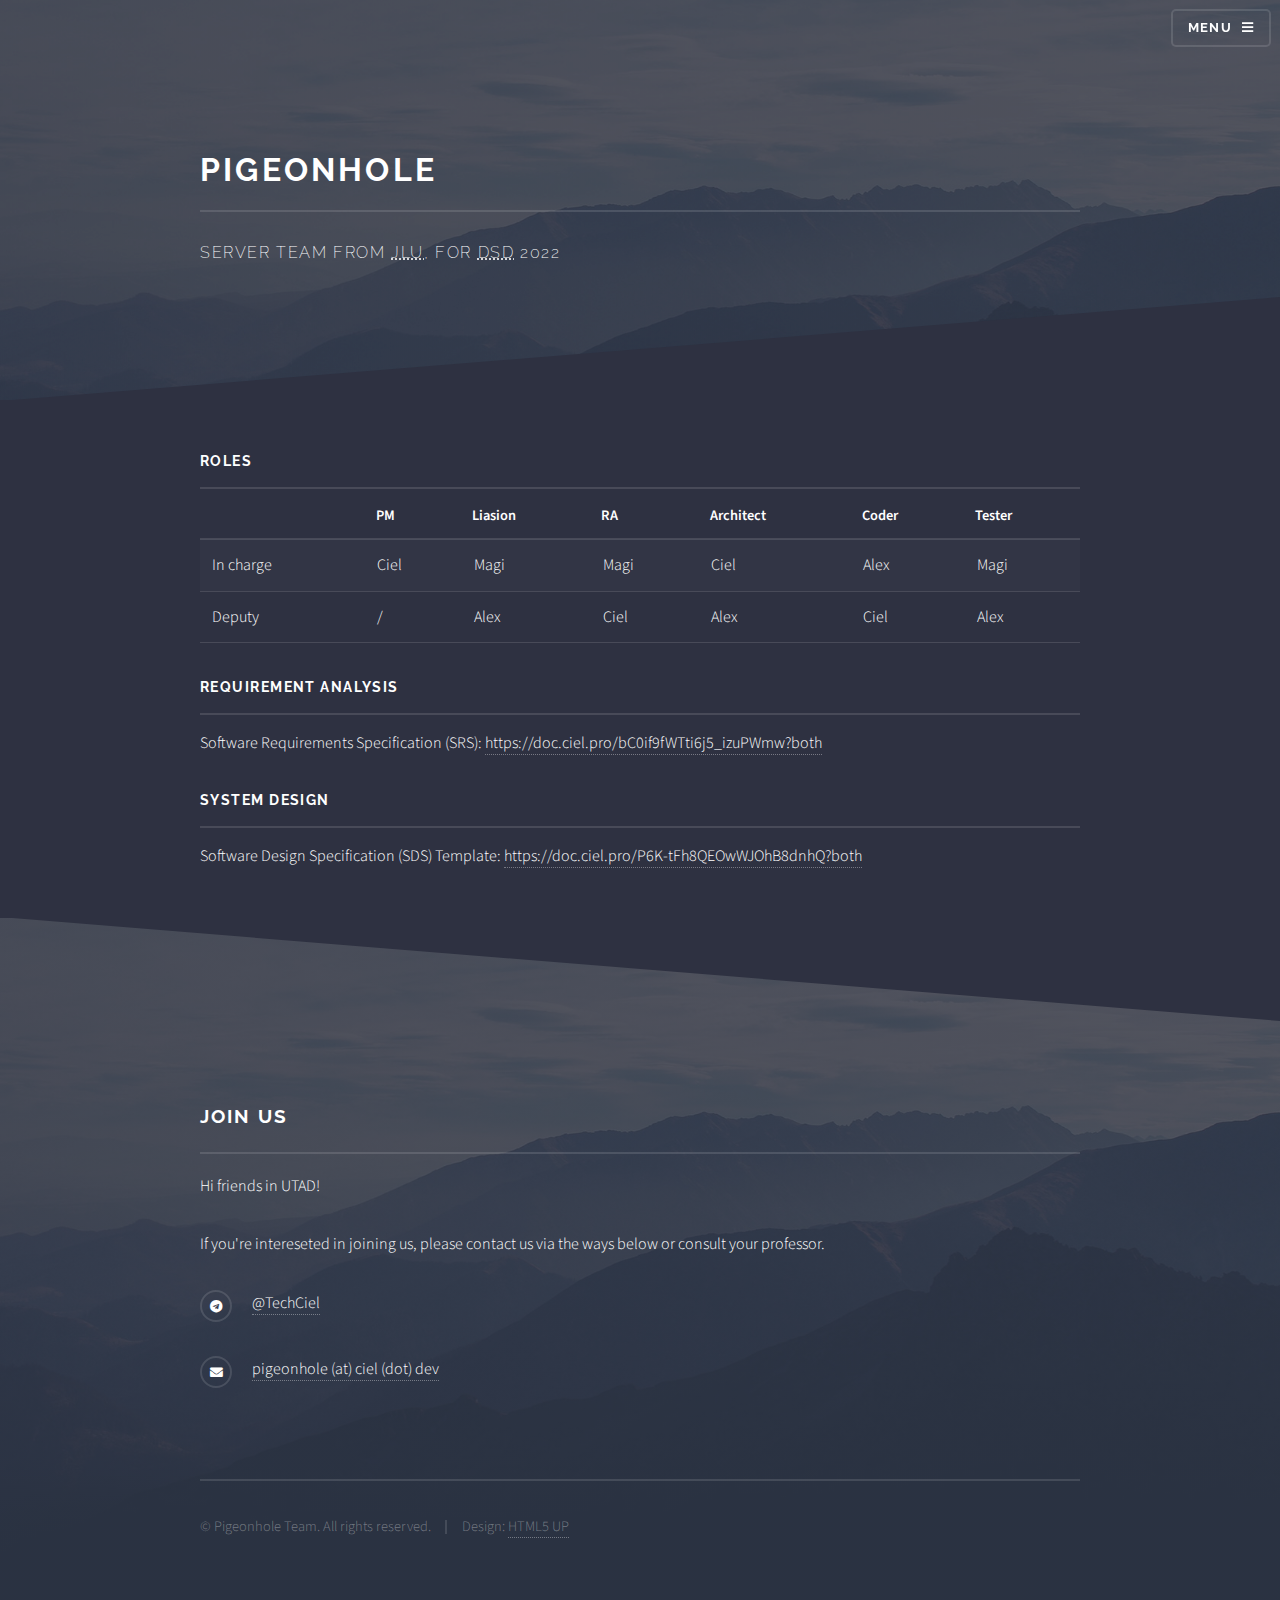
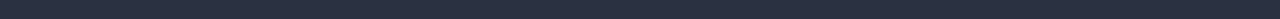
==== commit 074c7464: "add roles" ====
--- a/progress.html
+++ b/progress.html
@@ -61,6 +61,41 @@
 							<div class="wrapper">
 								<div class="inner">
 
+									<h3 class="major">Roles</h3>
+									<table>
+										<thead>
+											<tr>
+												<th></th>
+												<th>PM</th>
+												<th>Liasion</th>
+												<th>RA</th>
+												<th>Architect</th>
+												<th>Coder</th>
+												<th>Tester</th>
+											</tr>
+										</thead>
+										<tbody>
+											<tr>
+												<td>In charge</td>
+												<td>Ciel</td>
+												<td>Magi</td>
+												<td>Magi</td>
+												<td>Ciel</td>
+												<td>Alex</td>
+												<td>Magi</td>
+											</tr>
+											<tr>
+												<td>Deputy</td>
+												<td>/</td>
+												<td>Alex</td>
+												<td>Ciel</td>
+												<td>Alex</td>
+												<td>Ciel</td>
+												<td>Alex</td>
+											</tr>
+										</tbody>
+									</table>
+									
 									<h3 class="major">Requirement Analysis</h3>
 									<p>Software Requirements Specification (SRS): <a href="https://doc.ciel.pro/bC0if9fWTti6j5_izuPWmw?both" target="_blank">https://doc.ciel.pro/bC0if9fWTti6j5_izuPWmw?both</a></p>
 
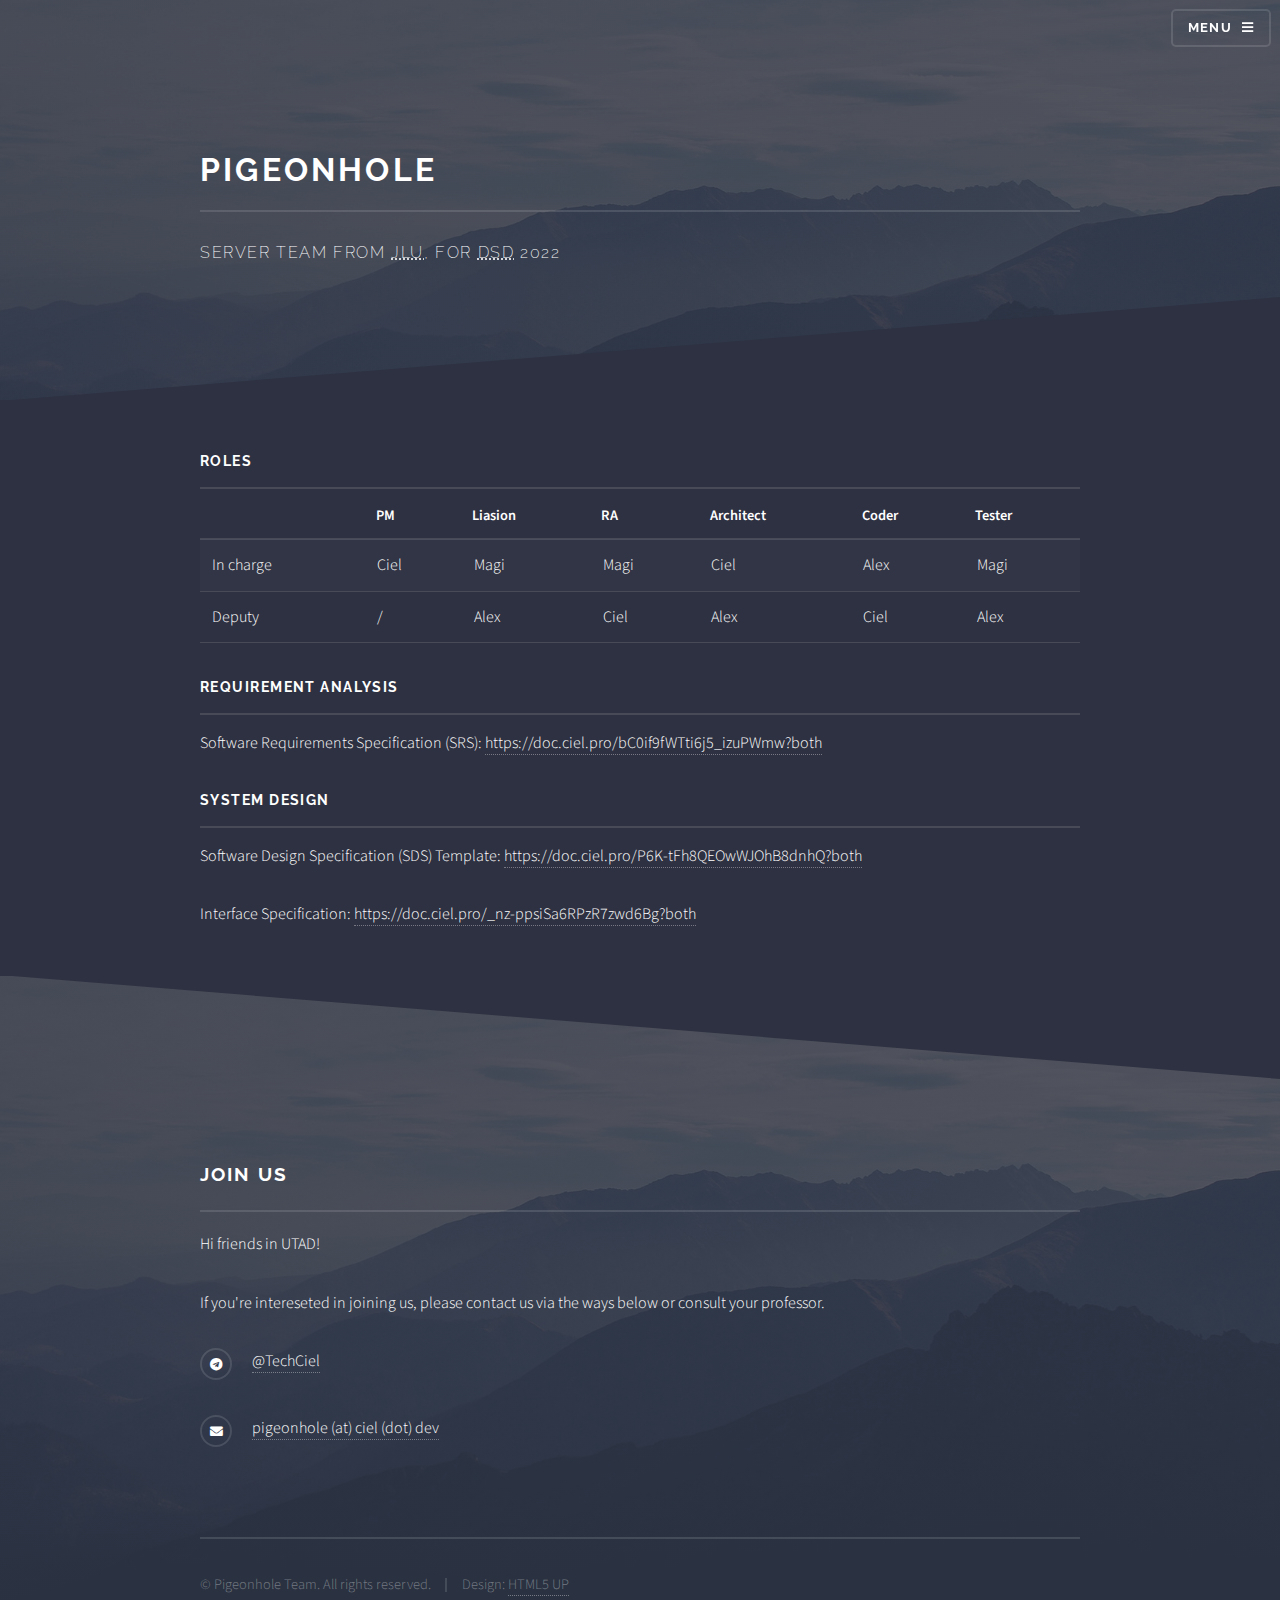
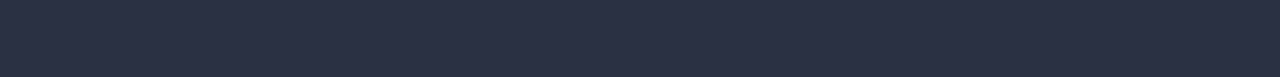
==== commit 78b5be18: "add interface specification" ====
--- a/progress.html
+++ b/progress.html
@@ -101,7 +101,7 @@
 
 									<h3 class="major">System Design</h3>
 									<p>Software Design Specification (SDS) Template: <a href="https://doc.ciel.pro/P6K-tFh8QEOwWJOhB8dnhQ?both" target="_blank">https://doc.ciel.pro/P6K-tFh8QEOwWJOhB8dnhQ?both</a></p>
-
+									<p>Interface Specification: <a href="https://doc.ciel.pro/_nz-ppsiSa6RPzR7zwd6Bg?both" target="_blank">https://doc.ciel.pro/_nz-ppsiSa6RPzR7zwd6Bg?both</a></p>
 									<!-- <section class="features">
 										<article>
 											<a href="#" class="image"><img src="images/pic04.jpg" alt="" /></a>
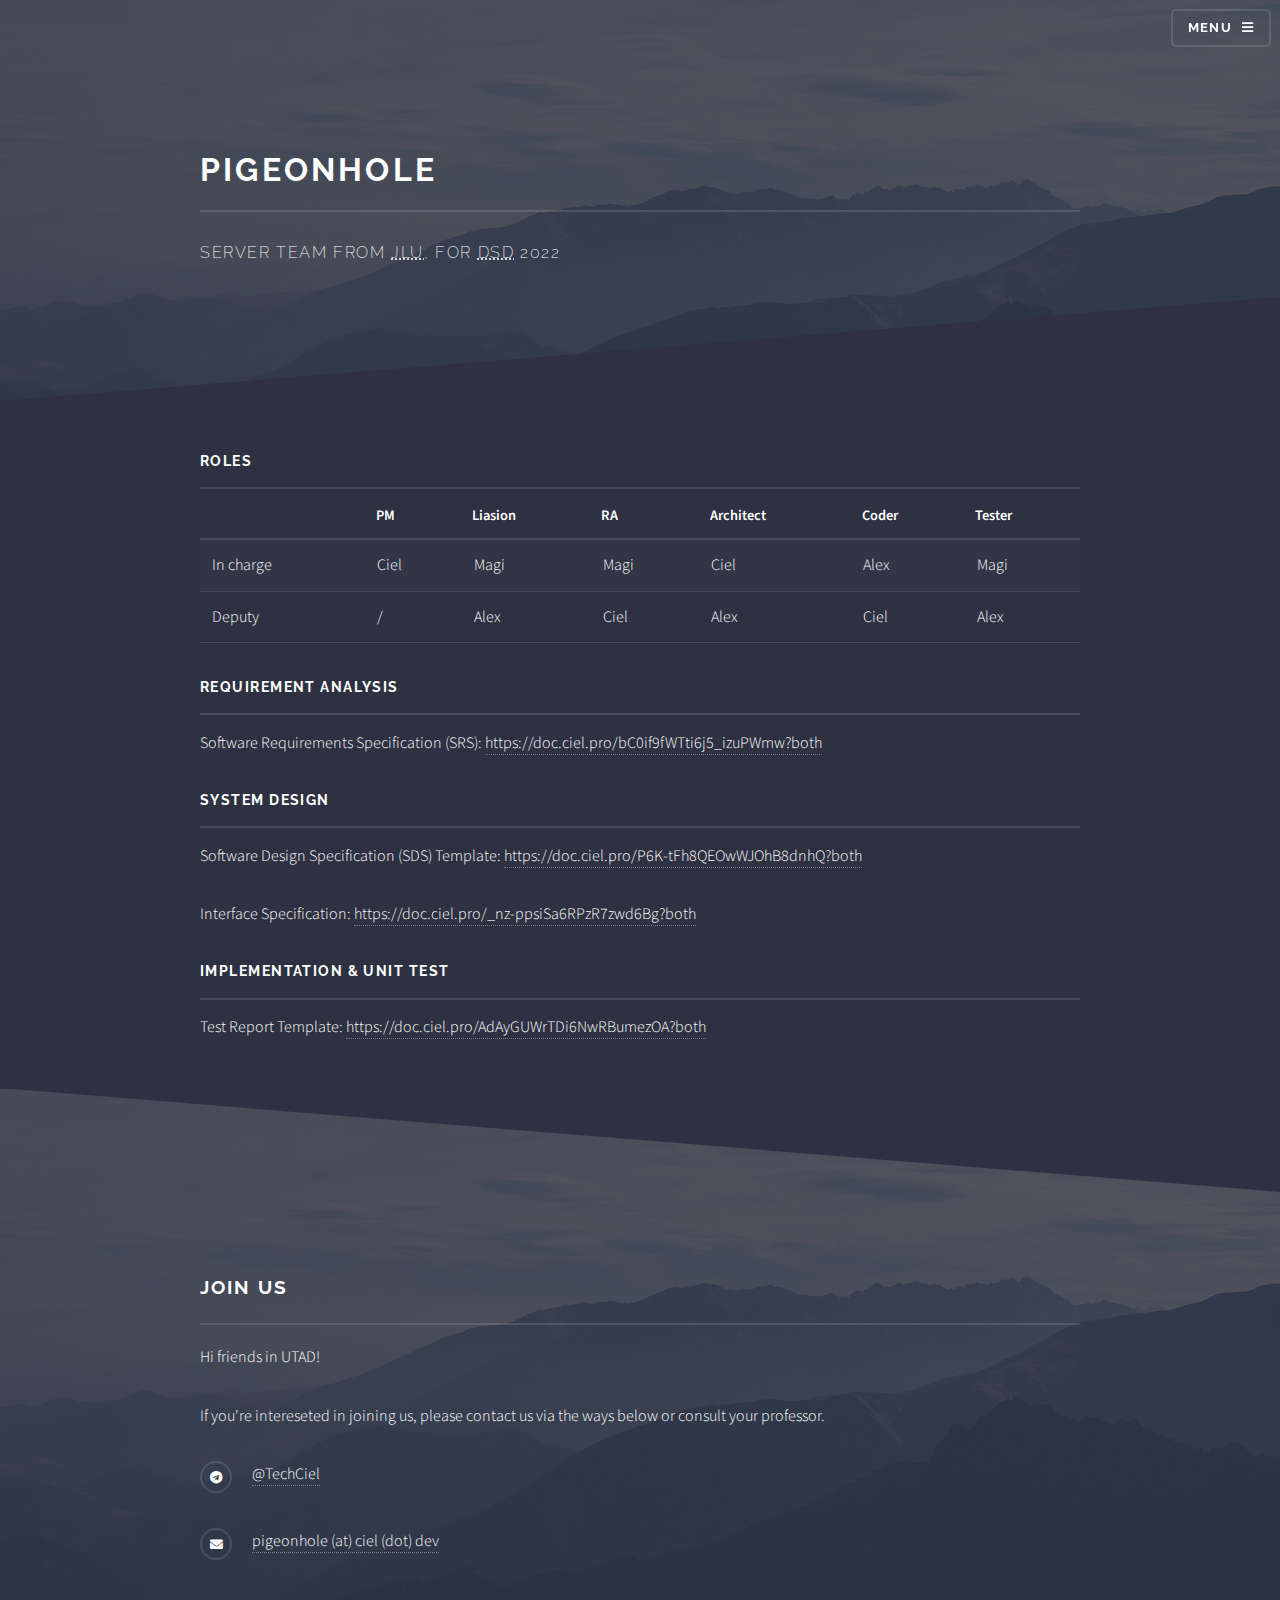
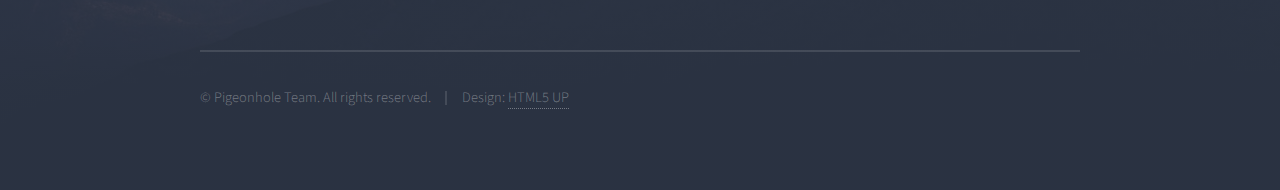
==== commit a7831782: "add test report template" ====
--- a/progress.html
+++ b/progress.html
@@ -102,6 +102,9 @@
 									<h3 class="major">System Design</h3>
 									<p>Software Design Specification (SDS) Template: <a href="https://doc.ciel.pro/P6K-tFh8QEOwWJOhB8dnhQ?both" target="_blank">https://doc.ciel.pro/P6K-tFh8QEOwWJOhB8dnhQ?both</a></p>
 									<p>Interface Specification: <a href="https://doc.ciel.pro/_nz-ppsiSa6RPzR7zwd6Bg?both" target="_blank">https://doc.ciel.pro/_nz-ppsiSa6RPzR7zwd6Bg?both</a></p>
+
+									<h3 class="major">Implementation & Unit Test</h3>
+									<p>Test Report Template: <a href="https://doc.ciel.pro/AdAyGUWrTDi6NwRBumezOA?both" target="_blank">https://doc.ciel.pro/AdAyGUWrTDi6NwRBumezOA?both</a></p>
 									<!-- <section class="features">
 										<article>
 											<a href="#" class="image"><img src="images/pic04.jpg" alt="" /></a>
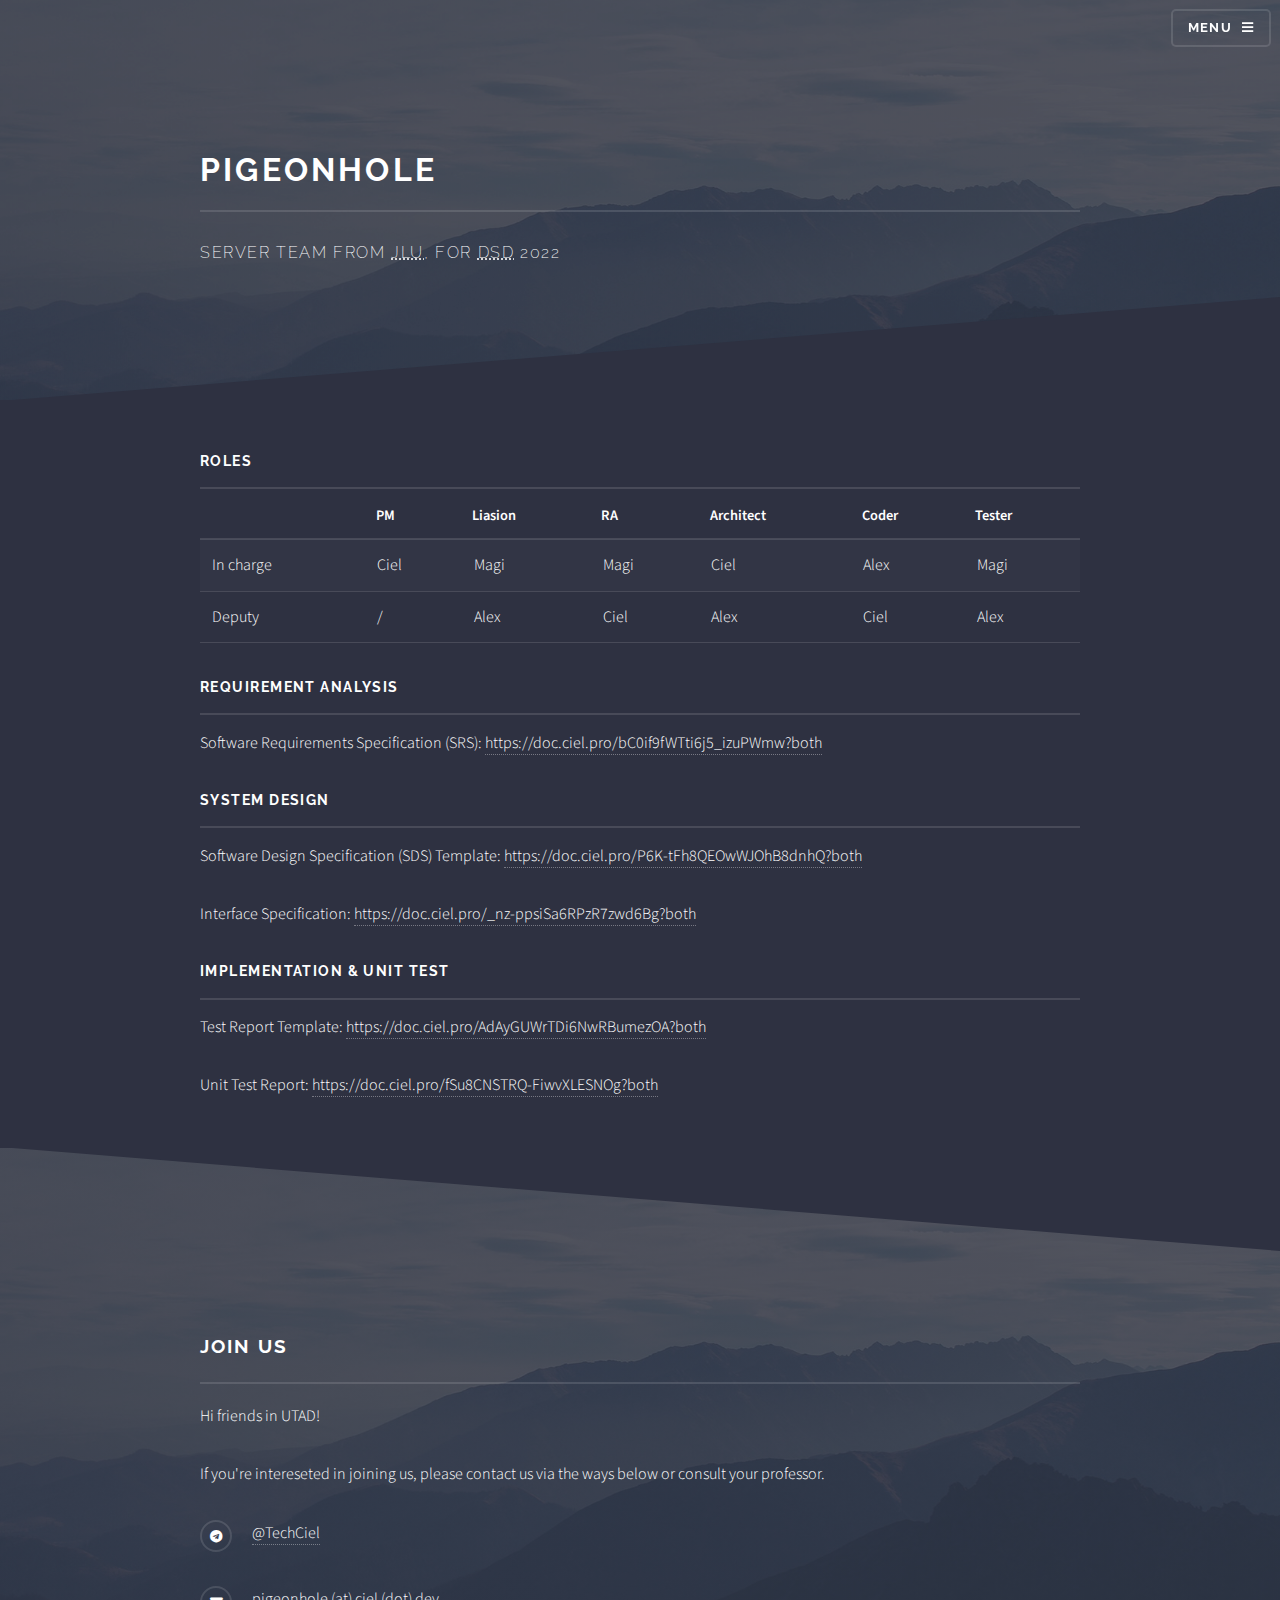
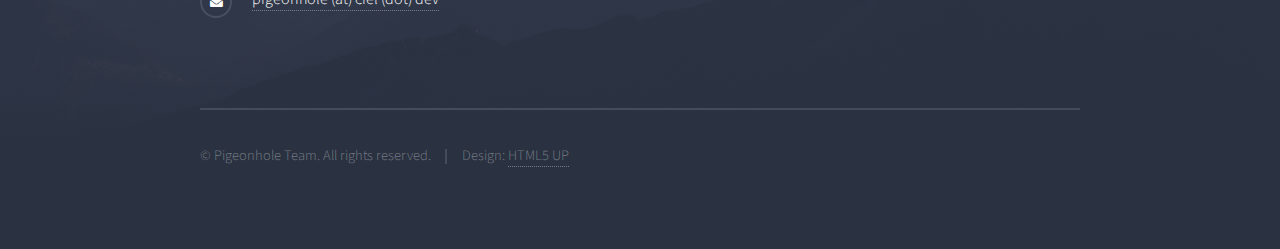
==== commit 266d4355: "add test rpt" ====
--- a/progress.html
+++ b/progress.html
@@ -105,6 +105,7 @@
 
 									<h3 class="major">Implementation & Unit Test</h3>
 									<p>Test Report Template: <a href="https://doc.ciel.pro/AdAyGUWrTDi6NwRBumezOA?both" target="_blank">https://doc.ciel.pro/AdAyGUWrTDi6NwRBumezOA?both</a></p>
+									<p>Unit Test Report: <a href="https://doc.ciel.pro/fSu8CNSTRQ-FiwvXLESNOg?both" target="_blank">https://doc.ciel.pro/fSu8CNSTRQ-FiwvXLESNOg?both</a></p>
 									<!-- <section class="features">
 										<article>
 											<a href="#" class="image"><img src="images/pic04.jpg" alt="" /></a>
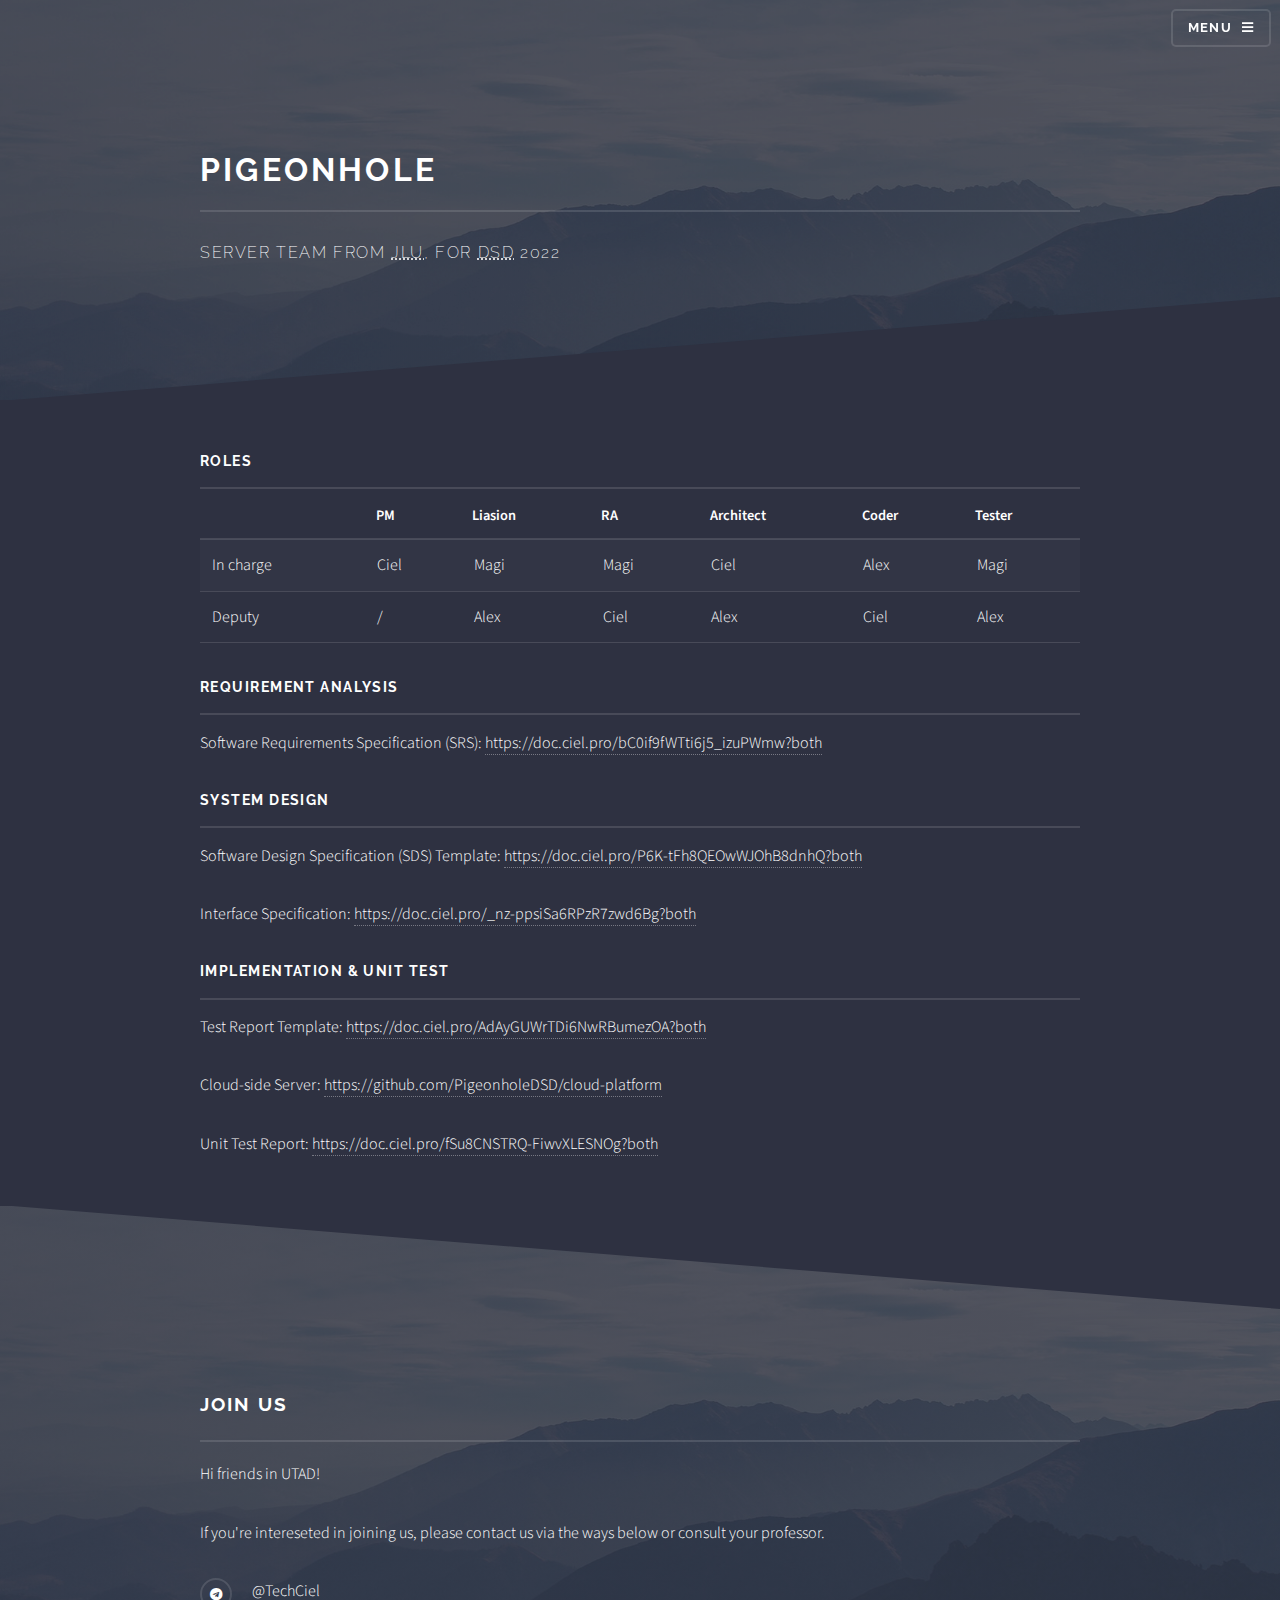
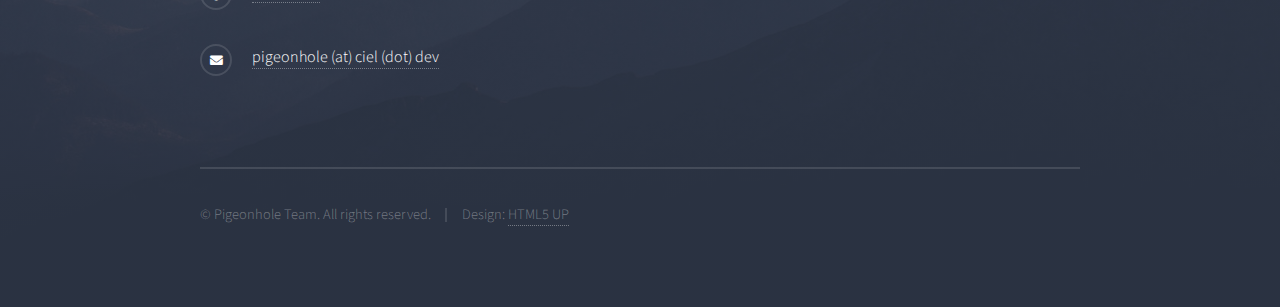
==== commit c8582d13: "add cloud side" ====
--- a/progress.html
+++ b/progress.html
@@ -105,6 +105,7 @@
 
 									<h3 class="major">Implementation & Unit Test</h3>
 									<p>Test Report Template: <a href="https://doc.ciel.pro/AdAyGUWrTDi6NwRBumezOA?both" target="_blank">https://doc.ciel.pro/AdAyGUWrTDi6NwRBumezOA?both</a></p>
+									<p>Cloud-side Server: <a href="https://github.com/PigeonholeDSD/cloud-platform" target="_blank">https://github.com/PigeonholeDSD/cloud-platform</a></p>
 									<p>Unit Test Report: <a href="https://doc.ciel.pro/fSu8CNSTRQ-FiwvXLESNOg?both" target="_blank">https://doc.ciel.pro/fSu8CNSTRQ-FiwvXLESNOg?both</a></p>
 									<!-- <section class="features">
 										<article>
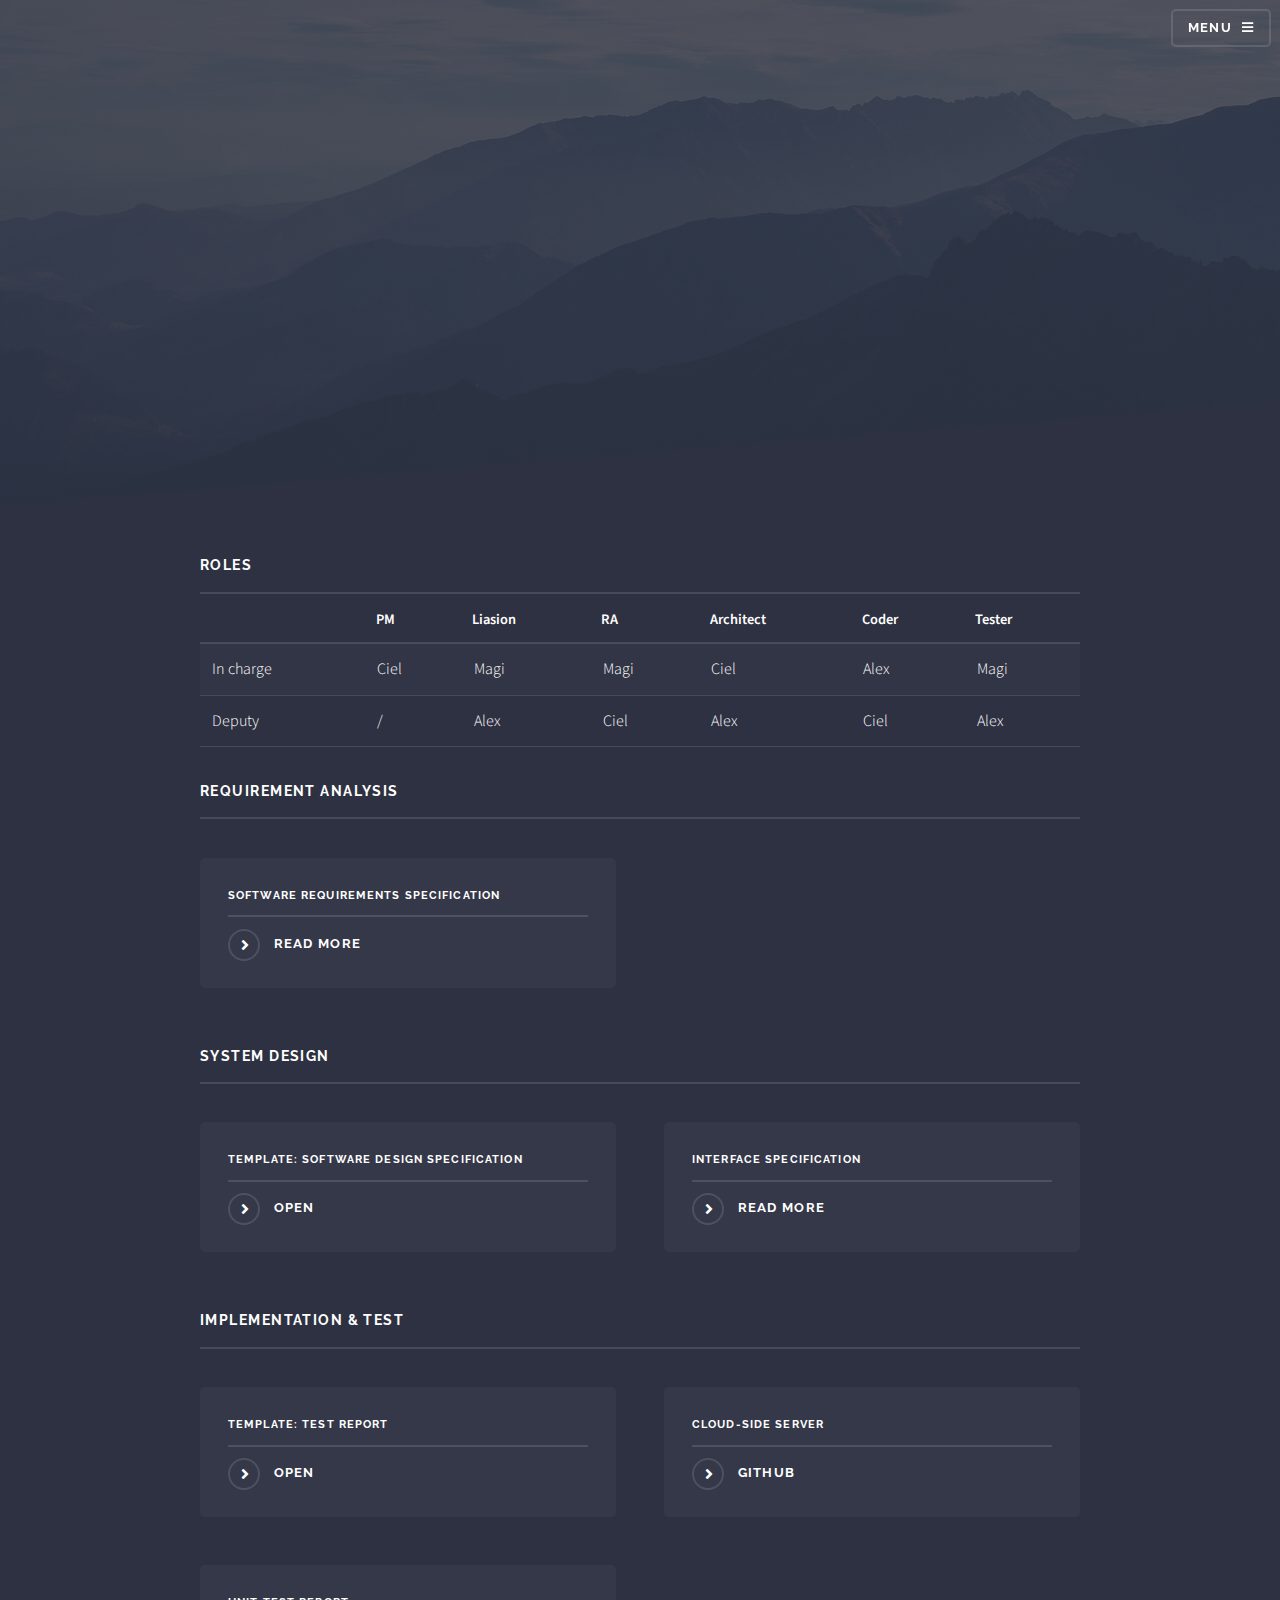
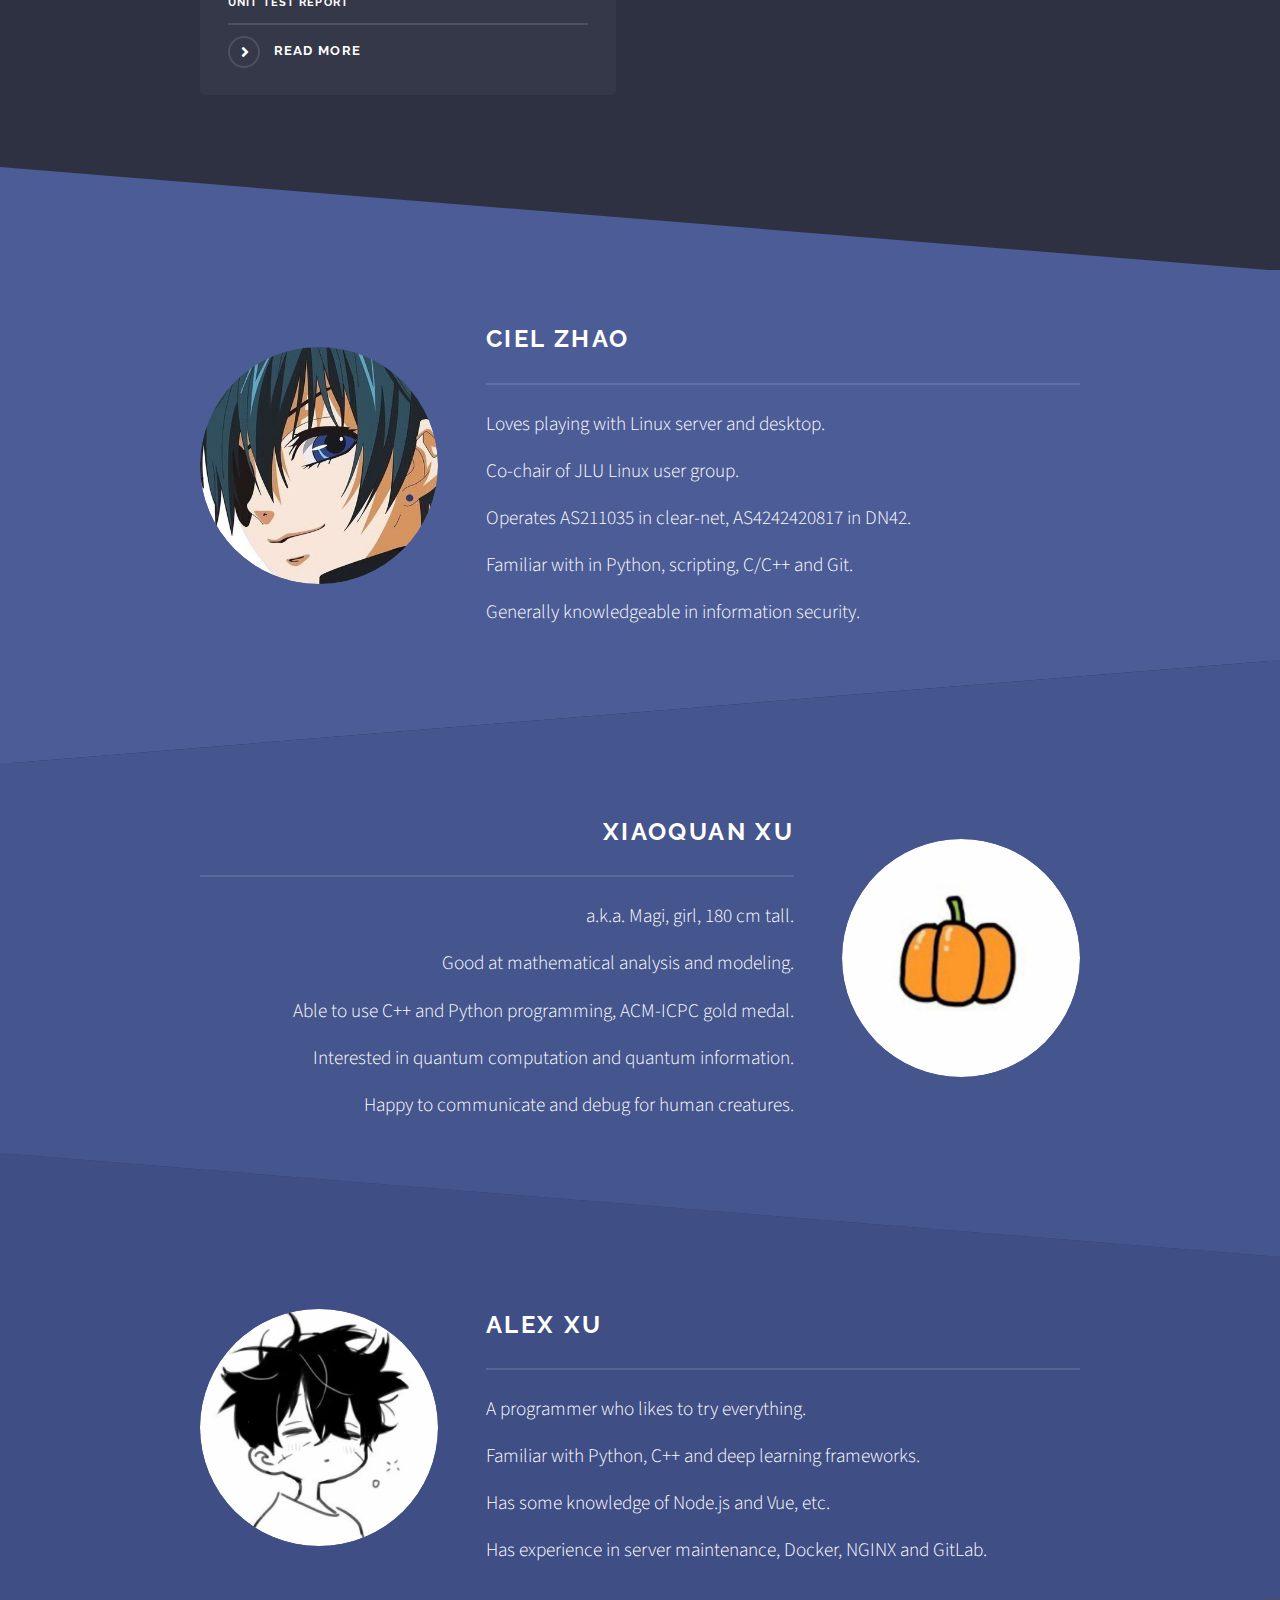
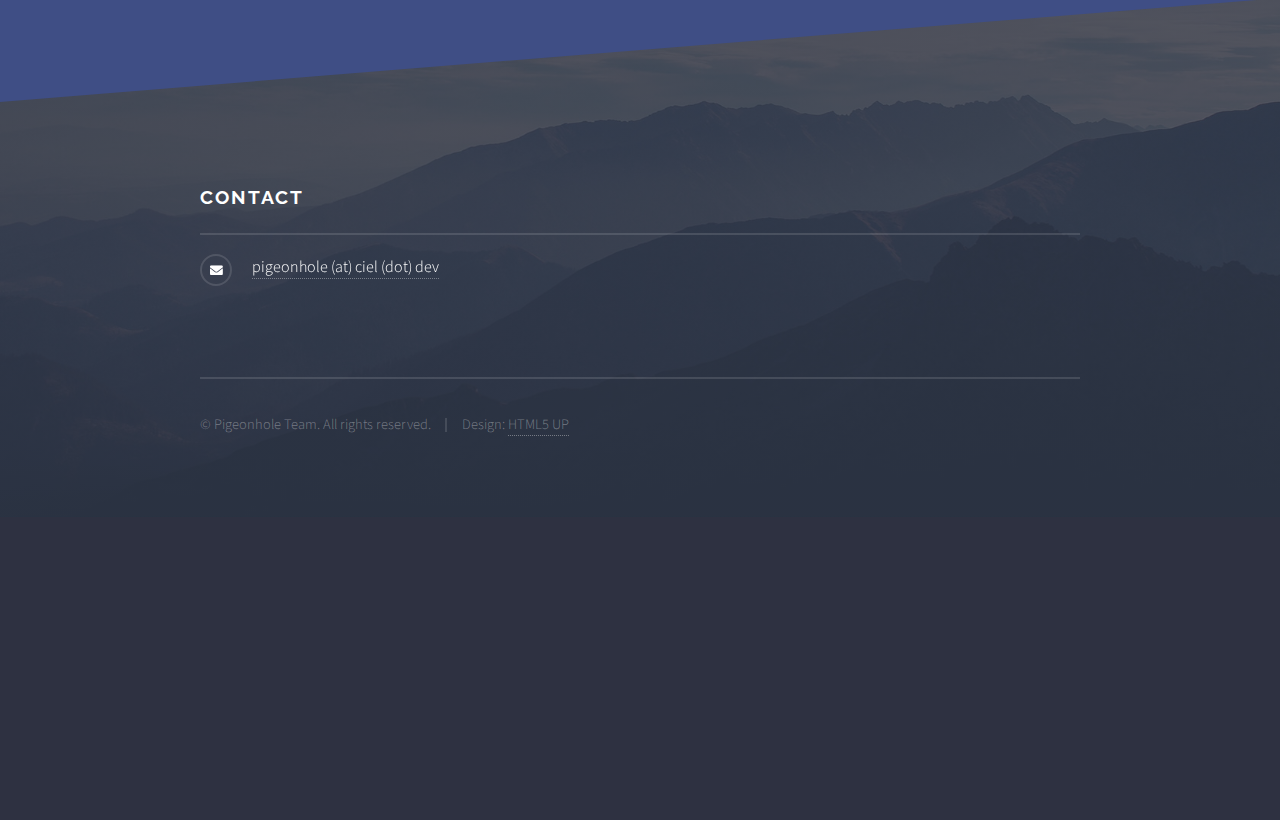
==== commit 6fa61e45: "combine progress to index; close joining channel; change style to cards" ====
--- a/progress.html
+++ b/progress.html
@@ -1,180 +1,12 @@
 <!DOCTYPE HTML>
-<!--
-	Solid State by HTML5 UP
-	html5up.net | @ajlkn
-	Template free for personal and commercial use under the CCA 3.0 license (html5up.net/license)
--->
 <html>
 	<head>
 		<title>Pigeonhole</title>
 		<meta charset="utf-8" />
 		<meta name="viewport" content="width=device-width, initial-scale=1, user-scalable=no" />
-		<link rel="stylesheet" href="assets/css/main.css" />
-		<noscript><link rel="stylesheet" href="assets/css/noscript.css" /></noscript>
-		<style>
-			.spotlight h2 {
-				font-size: 1.5em;
-			}
-			.spotlight p {
-				font-size: 1.2em;
-				margin-bottom: 0.8em;
-			}
-		</style>
+		<meta http-equiv="refresh" content="0;url=/">
 	</head>
-	<body class="is-preload">
-
-		<!-- Page Wrapper -->
-			<div id="page-wrapper">
-				<!-- Header -->
-					<header id="header" class="alt">
-						<h1><a href="index.html">Pigeonhole</a></h1>
-						<nav>
-							<a href="#menu">Menu</a>
-						</nav>
-					</header>
-
-				<!-- Menu -->
-					<nav id="menu">
-						<div class="inner">
-							<h2>Menu</h2>
-							<ul class="links">
-								<li><a href="index.html">Home</a></li>
-								<li><a href="progress.html">Progress</a></li>
-								<!-- <li><a href="elements.html">Elements</a></li>
-								<li><a href="#">Log In</a></li>
-								<li><a href="#">Sign Up</a></li> -->
-							</ul>
-							<a href="#" class="close">Close</a>
-						</div>
-					</nav>
-
-				<!-- Wrapper -->
-					<section id="wrapper">
-						<header>
-							<div class="inner">
-								<h2>Pigeonhole</h2>
-								<p>Server team from <abbr title="Jilin University">JLU</abbr>, for <abbr title="Distributed Software Development">DSD</abbr> 2022</p>
-							</div>
-						</header>
-
-						<!-- Content -->
-							<div class="wrapper">
-								<div class="inner">
-
-									<h3 class="major">Roles</h3>
-									<table>
-										<thead>
-											<tr>
-												<th></th>
-												<th>PM</th>
-												<th>Liasion</th>
-												<th>RA</th>
-												<th>Architect</th>
-												<th>Coder</th>
-												<th>Tester</th>
-											</tr>
-										</thead>
-										<tbody>
-											<tr>
-												<td>In charge</td>
-												<td>Ciel</td>
-												<td>Magi</td>
-												<td>Magi</td>
-												<td>Ciel</td>
-												<td>Alex</td>
-												<td>Magi</td>
-											</tr>
-											<tr>
-												<td>Deputy</td>
-												<td>/</td>
-												<td>Alex</td>
-												<td>Ciel</td>
-												<td>Alex</td>
-												<td>Ciel</td>
-												<td>Alex</td>
-											</tr>
-										</tbody>
-									</table>
-									
-									<h3 class="major">Requirement Analysis</h3>
-									<p>Software Requirements Specification (SRS): <a href="https://doc.ciel.pro/bC0if9fWTti6j5_izuPWmw?both" target="_blank">https://doc.ciel.pro/bC0if9fWTti6j5_izuPWmw?both</a></p>
-
-									<h3 class="major">System Design</h3>
-									<p>Software Design Specification (SDS) Template: <a href="https://doc.ciel.pro/P6K-tFh8QEOwWJOhB8dnhQ?both" target="_blank">https://doc.ciel.pro/P6K-tFh8QEOwWJOhB8dnhQ?both</a></p>
-									<p>Interface Specification: <a href="https://doc.ciel.pro/_nz-ppsiSa6RPzR7zwd6Bg?both" target="_blank">https://doc.ciel.pro/_nz-ppsiSa6RPzR7zwd6Bg?both</a></p>
-
-									<h3 class="major">Implementation & Unit Test</h3>
-									<p>Test Report Template: <a href="https://doc.ciel.pro/AdAyGUWrTDi6NwRBumezOA?both" target="_blank">https://doc.ciel.pro/AdAyGUWrTDi6NwRBumezOA?both</a></p>
-									<p>Cloud-side Server: <a href="https://github.com/PigeonholeDSD/cloud-platform" target="_blank">https://github.com/PigeonholeDSD/cloud-platform</a></p>
-									<p>Unit Test Report: <a href="https://doc.ciel.pro/fSu8CNSTRQ-FiwvXLESNOg?both" target="_blank">https://doc.ciel.pro/fSu8CNSTRQ-FiwvXLESNOg?both</a></p>
-									<!-- <section class="features">
-										<article>
-											<a href="#" class="image"><img src="images/pic04.jpg" alt="" /></a>
-											<h3 class="major">Sed feugiat lorem</h3>
-											<p>Lorem ipsum dolor sit amet, consectetur adipiscing vehicula id nulla dignissim dapibus ultrices.</p>
-											<a href="#" class="special">Learn more</a>
-										</article>
-										<article>
-											<a href="#" class="image"><img src="images/pic05.jpg" alt="" /></a>
-											<h3 class="major">Nisl placerat</h3>
-											<p>Lorem ipsum dolor sit amet, consectetur adipiscing vehicula id nulla dignissim dapibus ultrices.</p>
-											<a href="#" class="special">Learn more</a>
-										</article>
-									</section> -->
-
-								</div>
-							</div>
-
-					</section>
-
-				<!-- Footer -->
-				<section id="footer">
-					<div class="inner">
-						<h2 class="major">Join Us</h2>
-						<p>Hi friends in UTAD!</p>
-						<p>If you're intereseted in joining us, please contact us via the ways below or consult your professor.</p>
-						<!-- <form method="post" action="#">
-							<div class="fields">
-								<div class="field">
-									<label for="name">Name</label>
-									<input type="text" name="name" id="name" />
-								</div>
-								<div class="field">
-									<label for="email">Email</label>
-									<input type="email" name="email" id="email" />
-								</div>
-								<div class="field">
-									<label for="message">Message</label>
-									<textarea name="message" id="message" rows="4"></textarea>
-								</div>
-							</div>
-							<ul class="actions">
-								<li><input type="submit" value="Send Message" /></li>
-							</ul>
-						</form> -->
-						<ul class="contact">
-							<li class="icon brands fa-telegram"><a href="https://t.me/TechCiel">@TechCiel</li>
-							<li class="icon solid fa-envelope"><a id="email" target="_blank" href="#" onclick="document.getElementById('email').href=atob(emailHref)">Enable JavaScript to See</a></li>
-							<script>
-								let emailHref = '=YXZk5Cbll2YAVGbvhmbvV2ZpBnOvRHbpFWb'.split("").reverse().join("")
-								document.getElementById('email').text = decodeURIComponent(atob('=YXZkBjMlkCdChTJwgTJyUUJvRGKwITJsVWajBjMlkCdChTJwgTJyUUJhhCMyUSZs9Gau9WZnlGc'.split("").reverse().join("")))
-							</script>
-						</ul>
-						<ul class="copyright">
-							<li>&copy; Pigeonhole Team. All rights reserved.</li><li>Design: <a href="http://html5up.net">HTML5 UP</a></li>
-						</ul>
-					</div>
-				</section>
-
-			</div>
-
-		<!-- Scripts -->
-			<script src="assets/js/jquery.min.js"></script>
-			<script src="assets/js/jquery.scrollex.min.js"></script>
-			<script src="assets/js/browser.min.js"></script>
-			<script src="assets/js/breakpoints.min.js"></script>
-			<script src="assets/js/util.js"></script>
-			<script src="assets/js/main.js"></script>
-
+	<body>
+		<p>Redirecting...</p>
 	</body>
 </html>